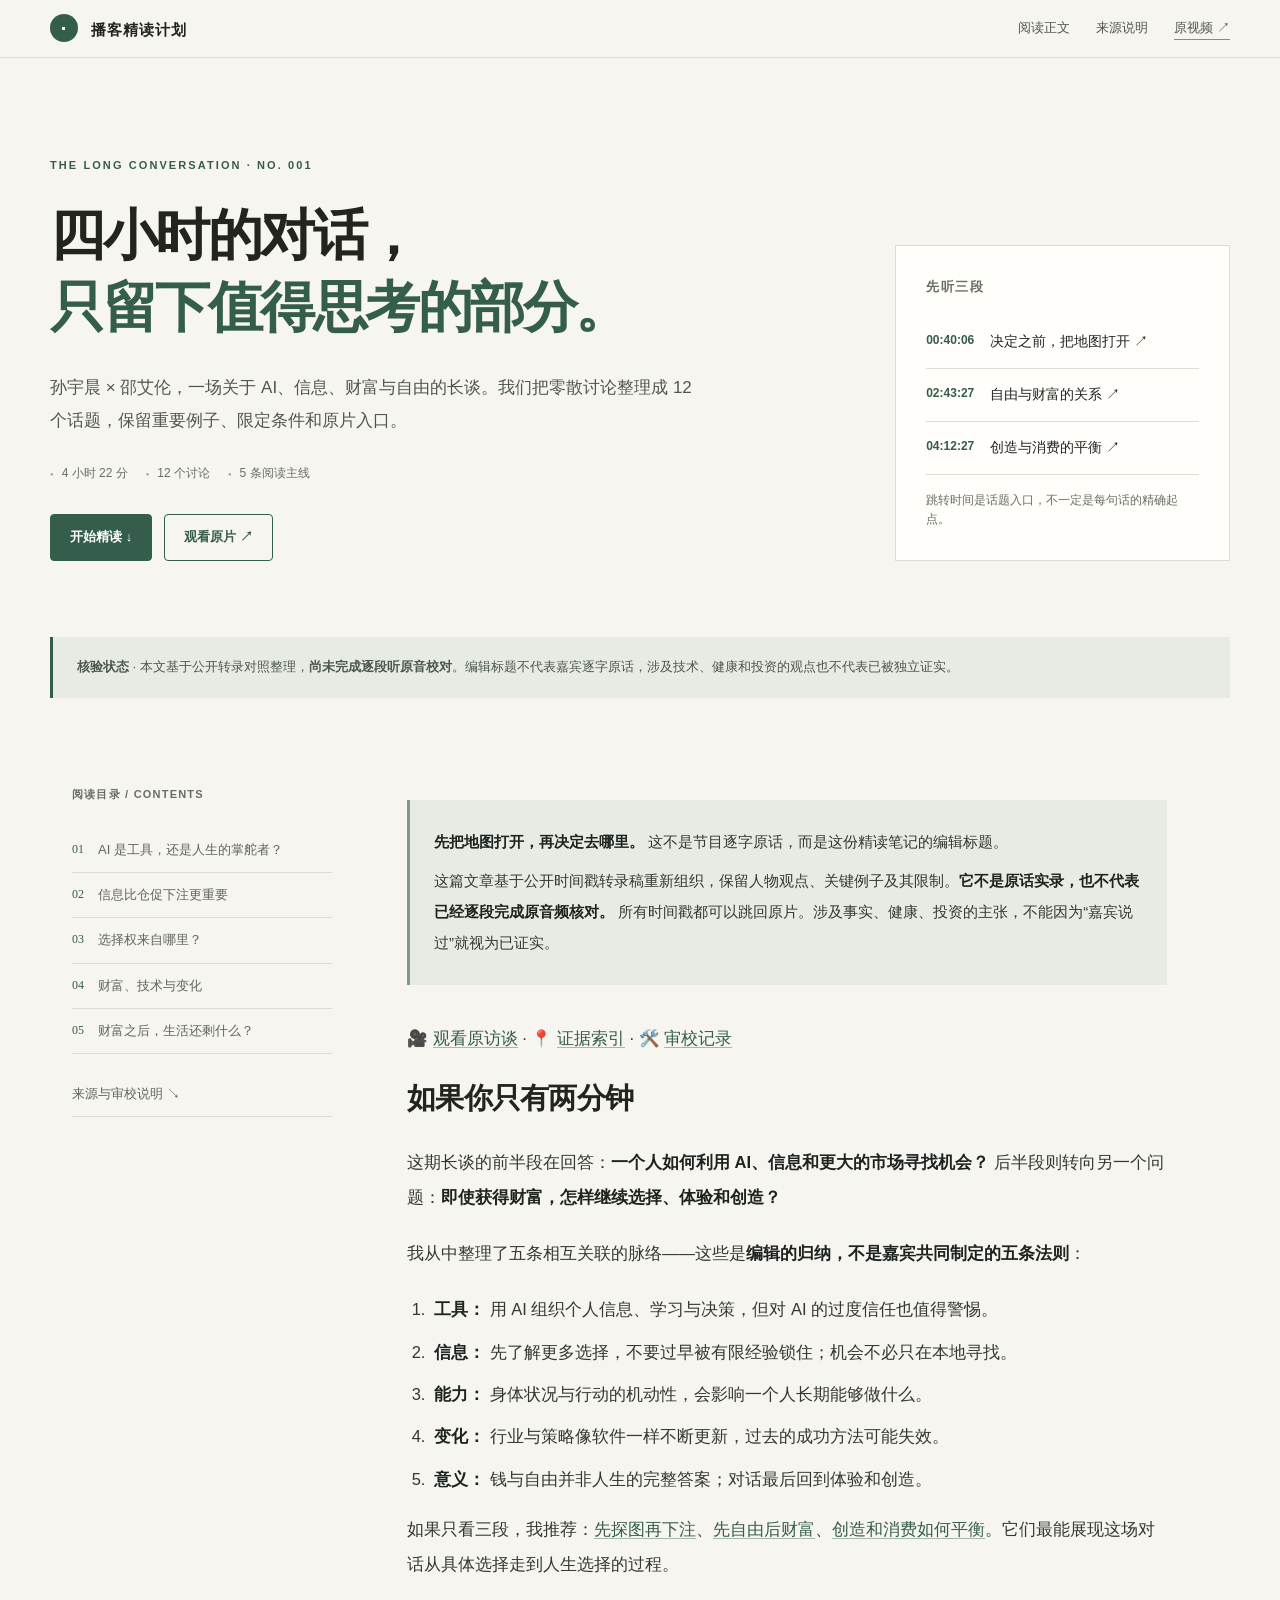
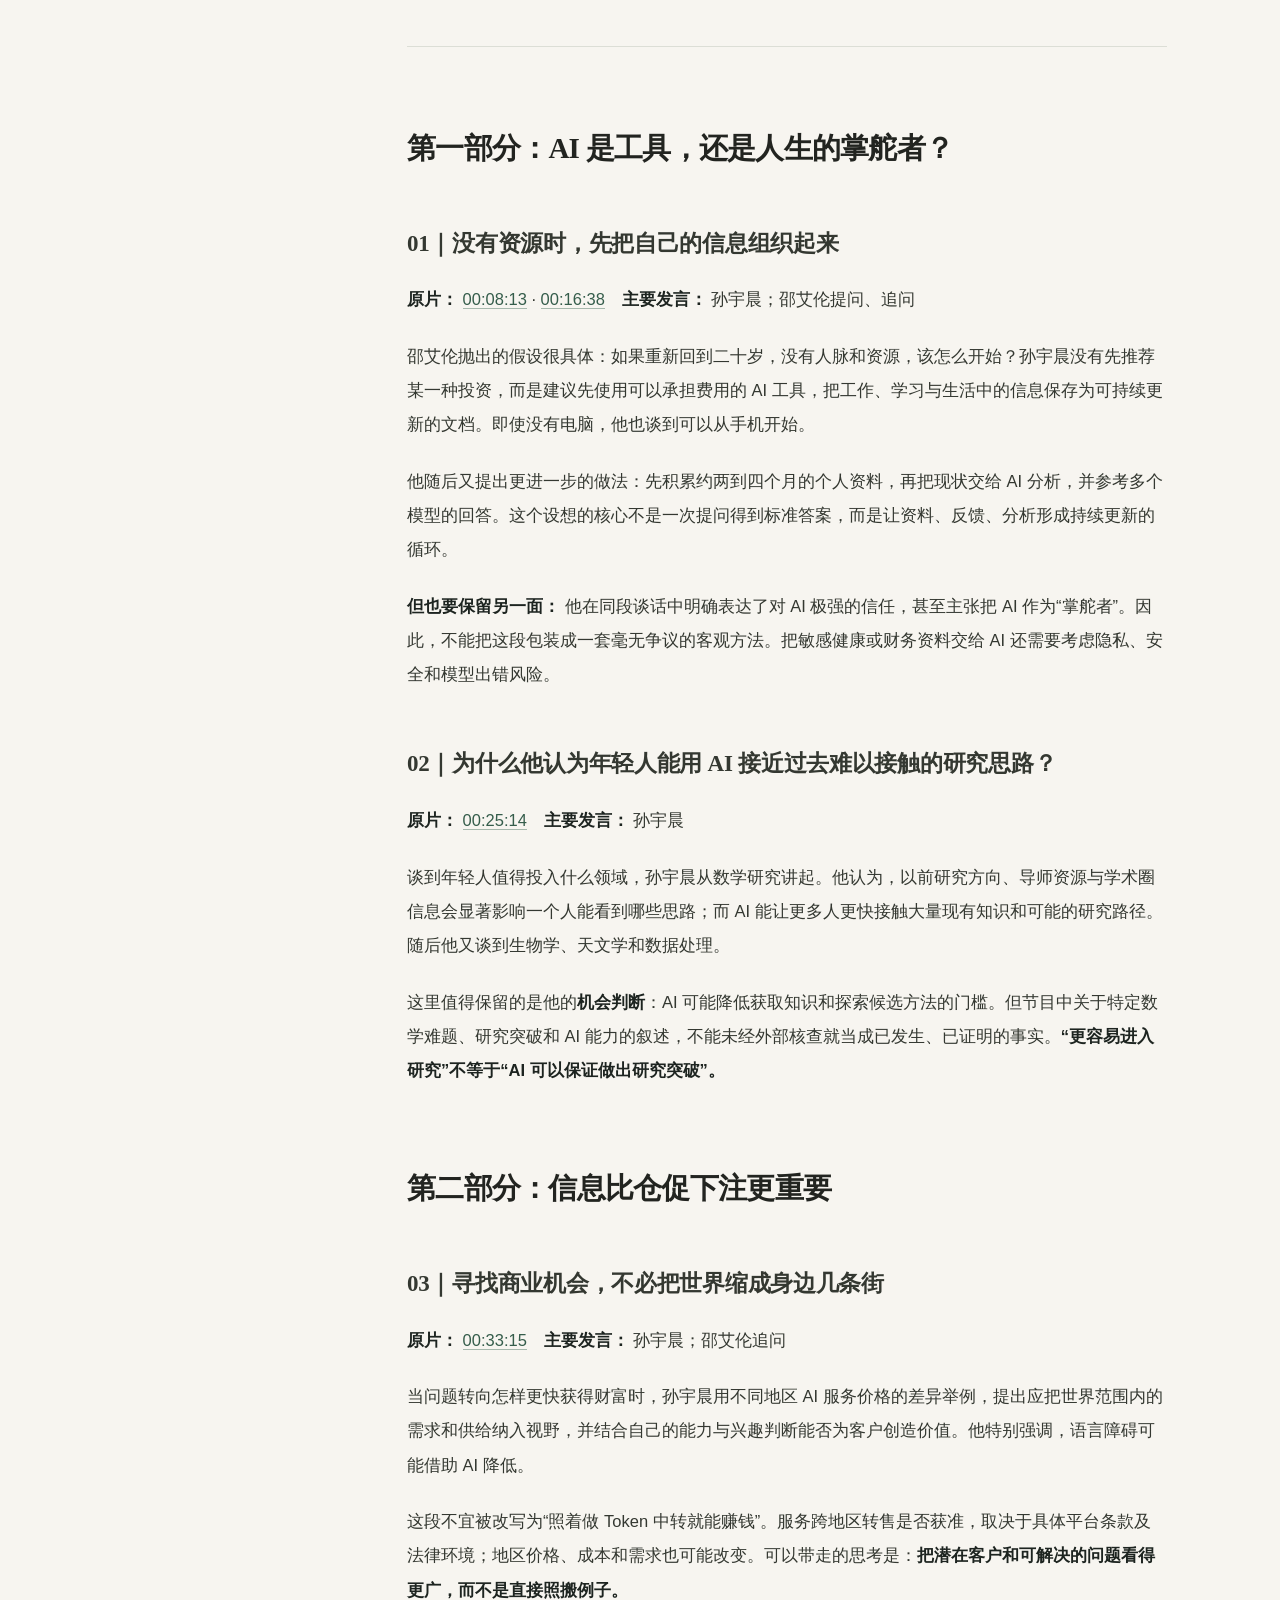
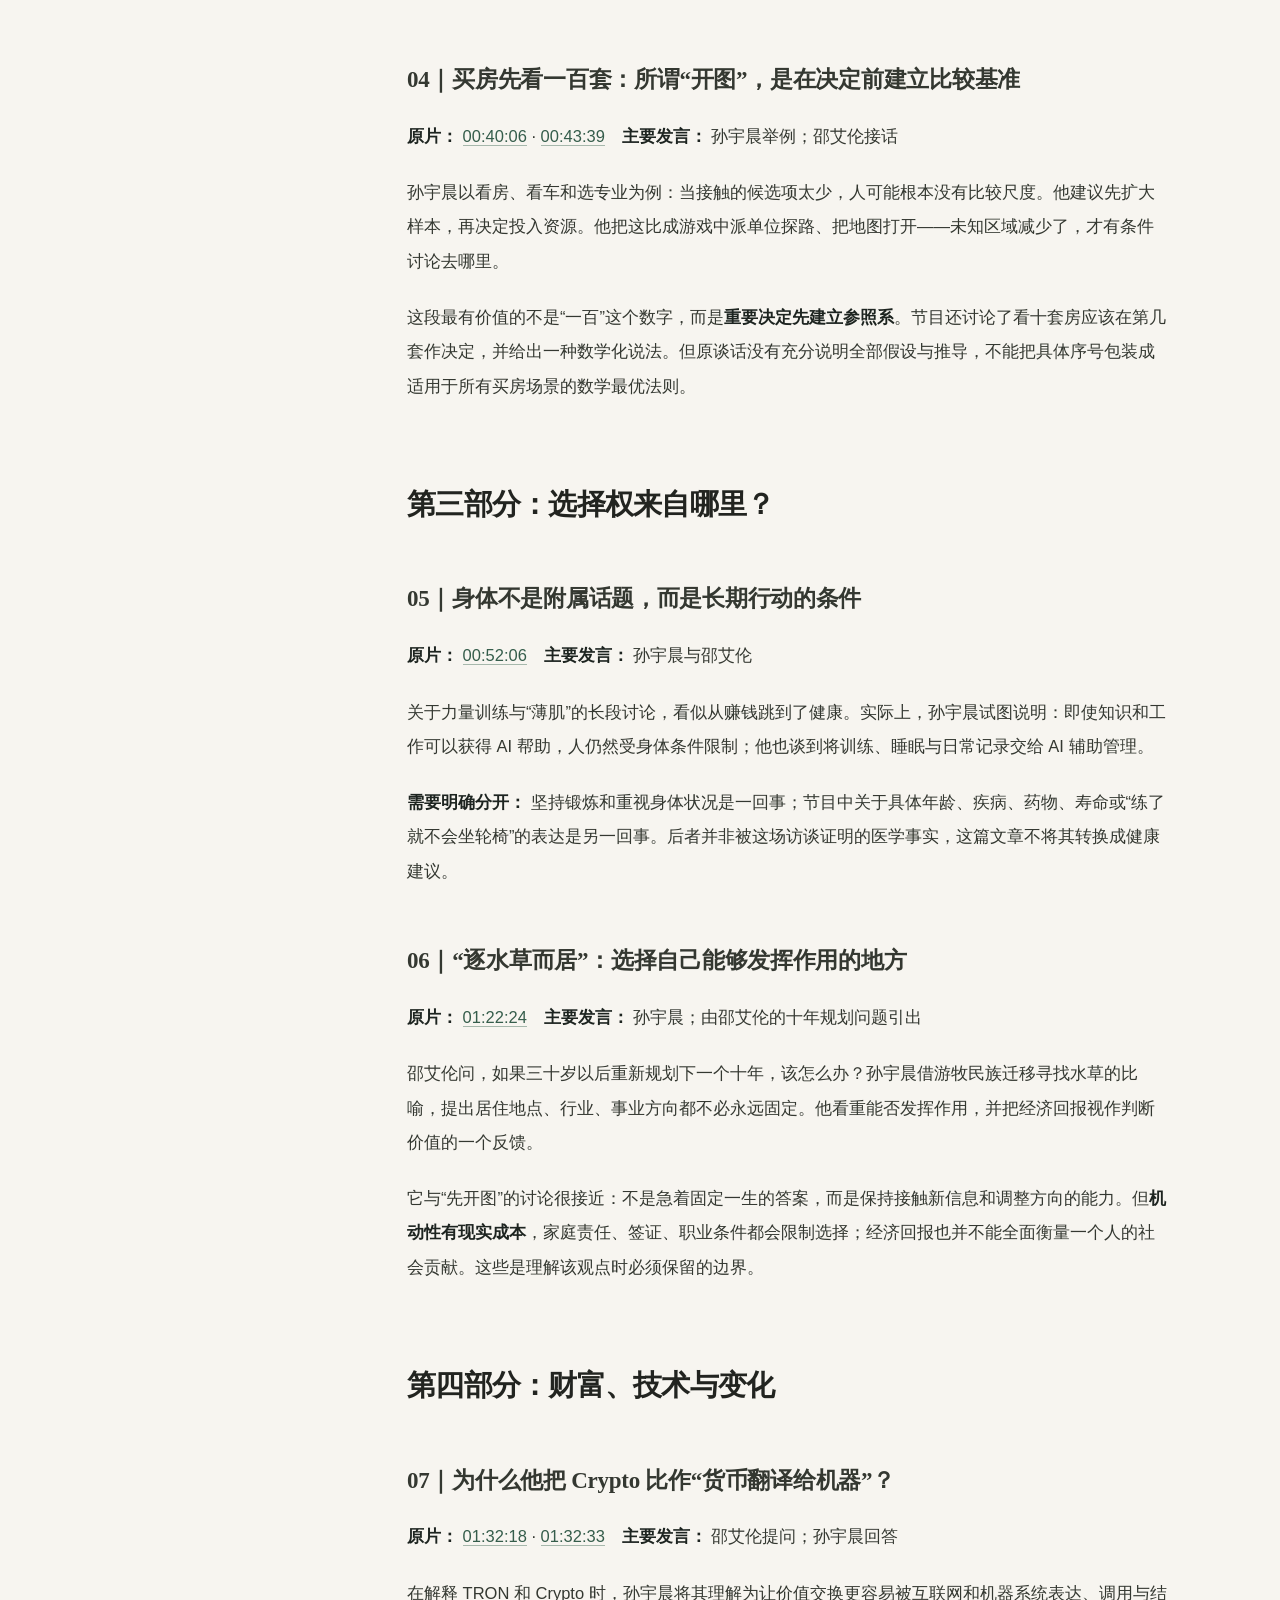
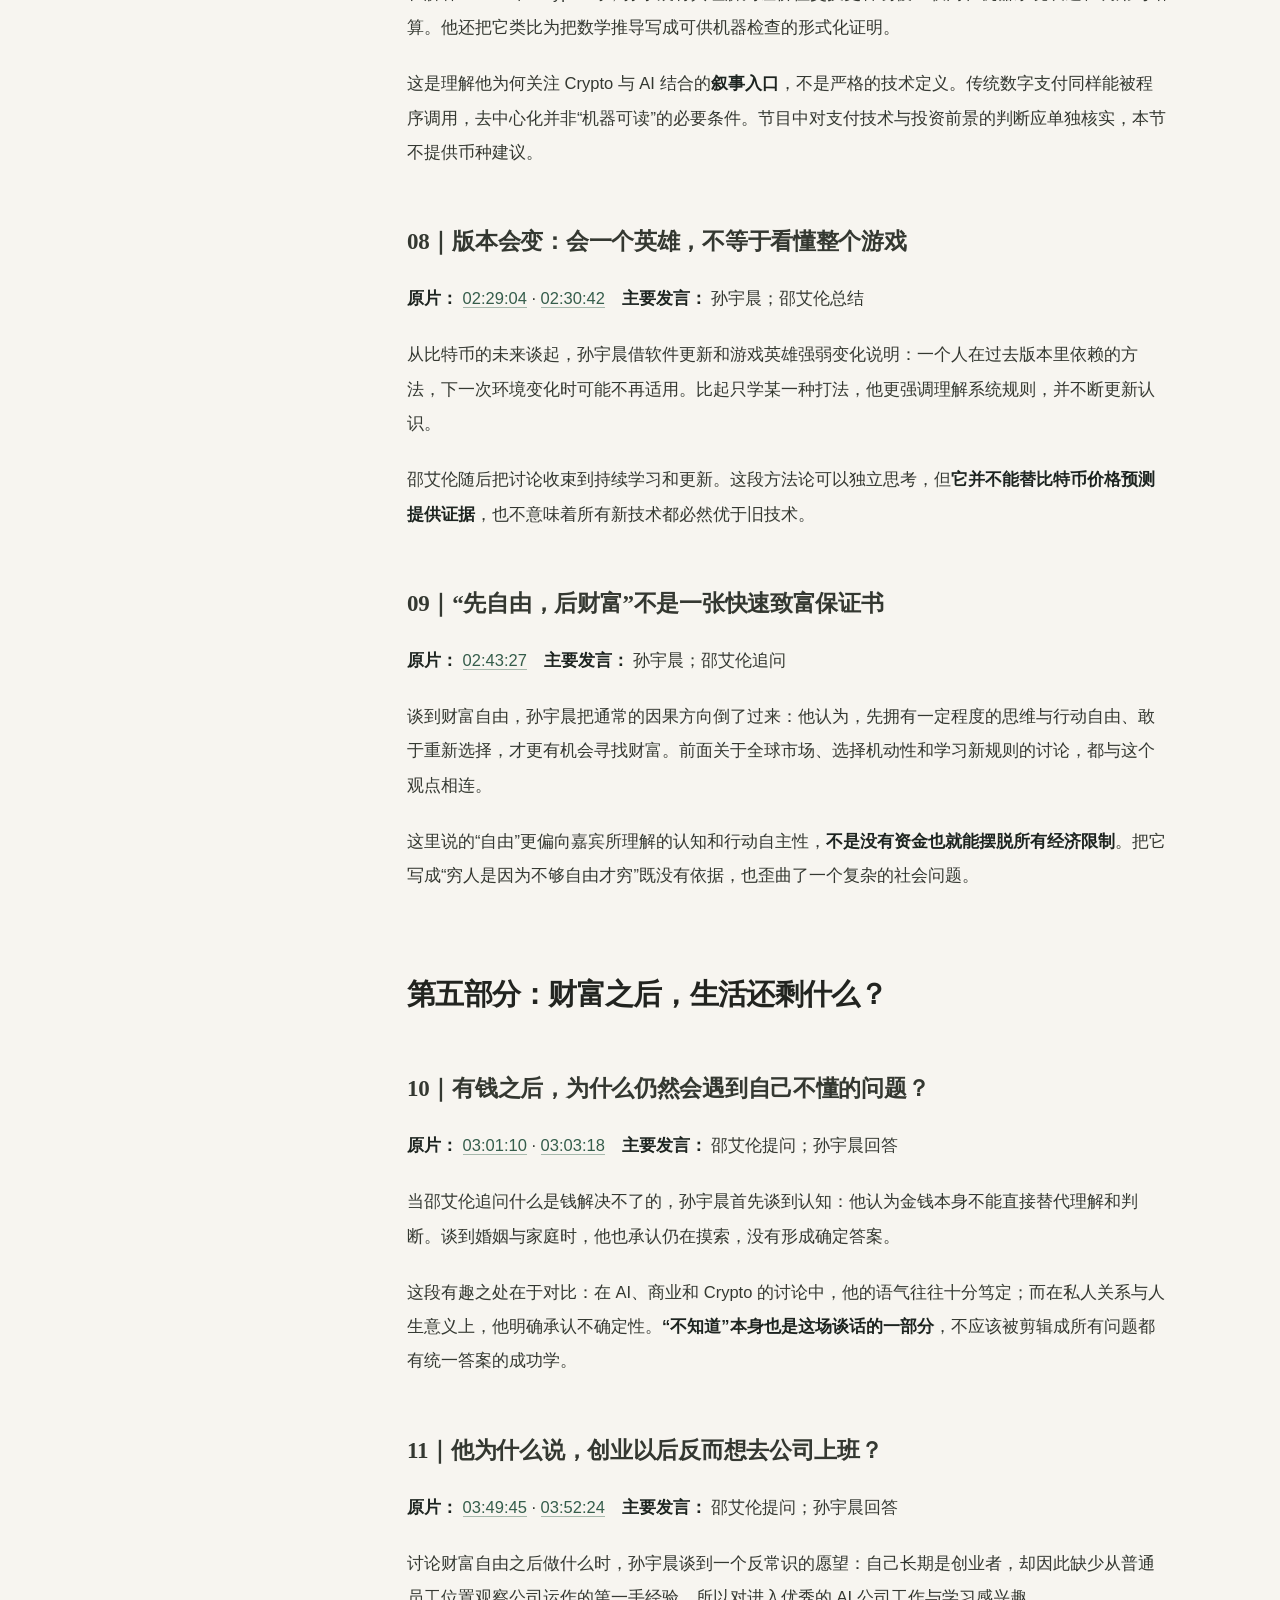
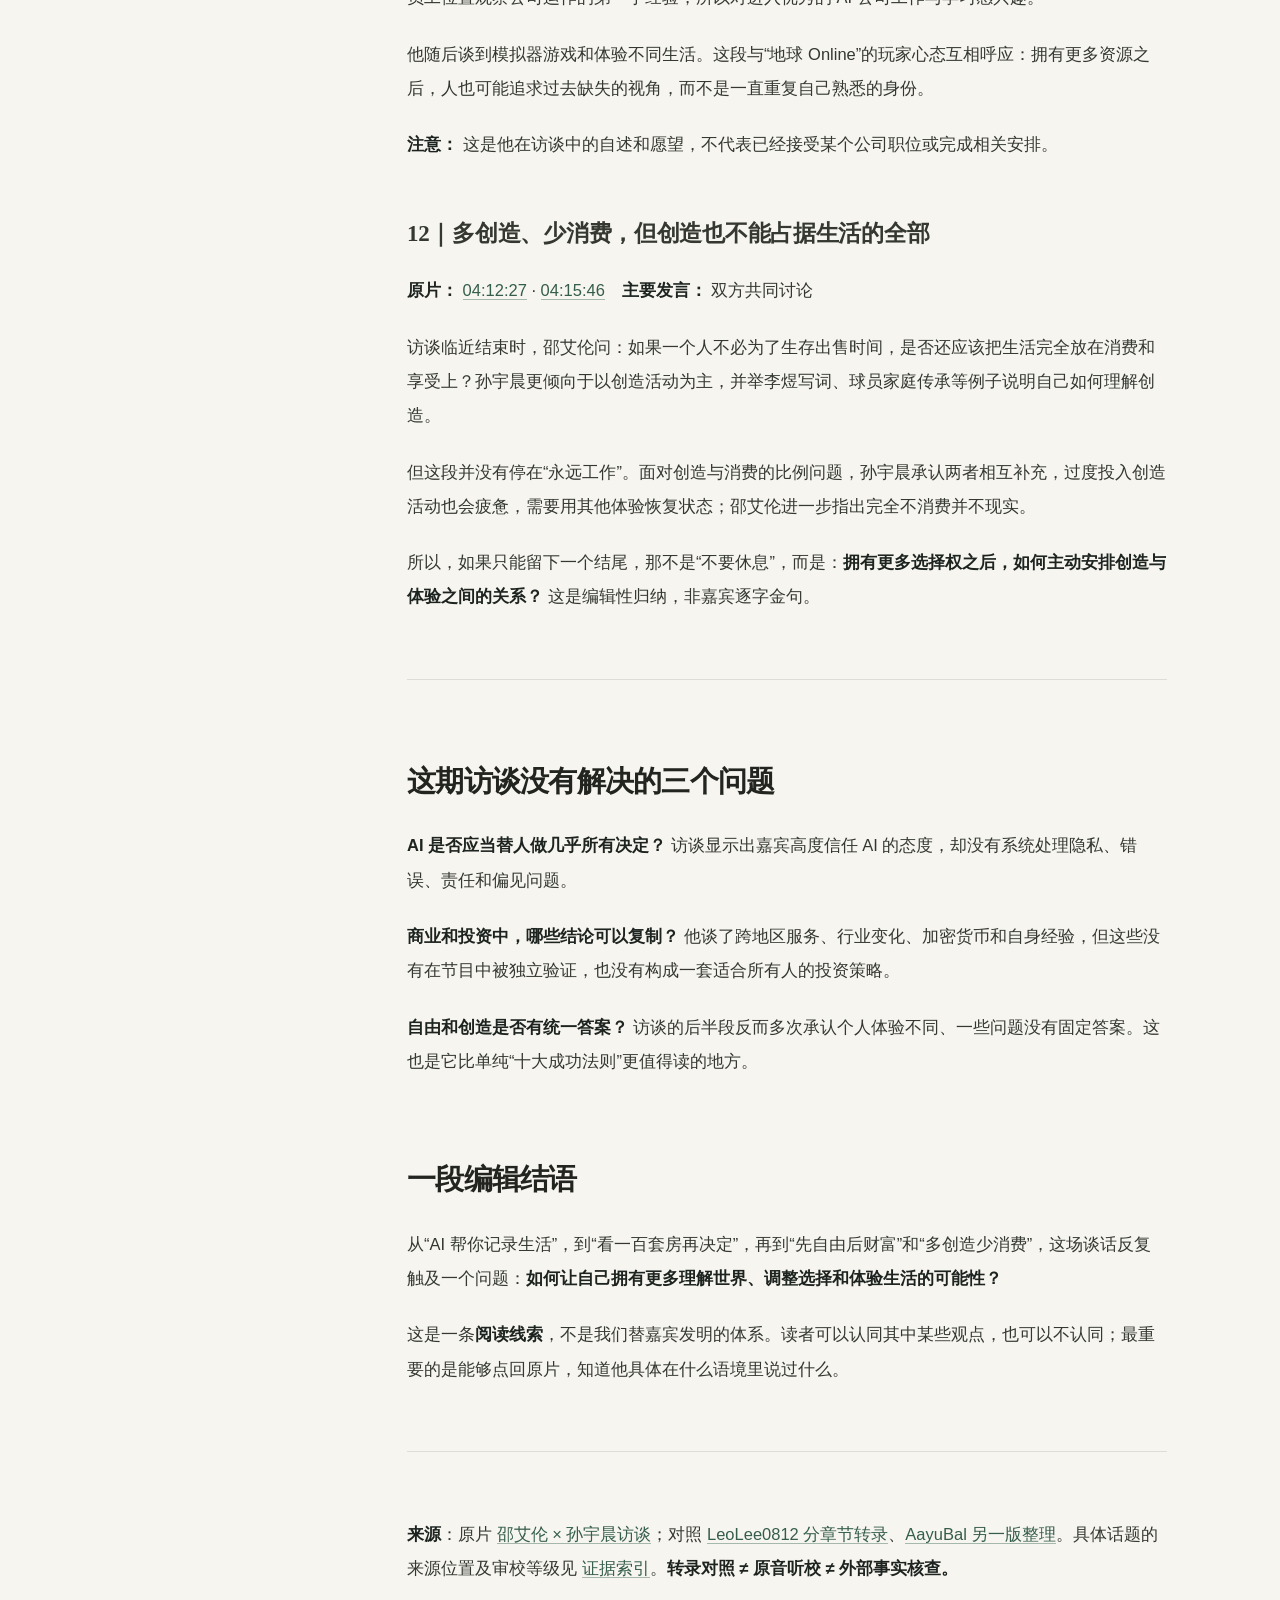
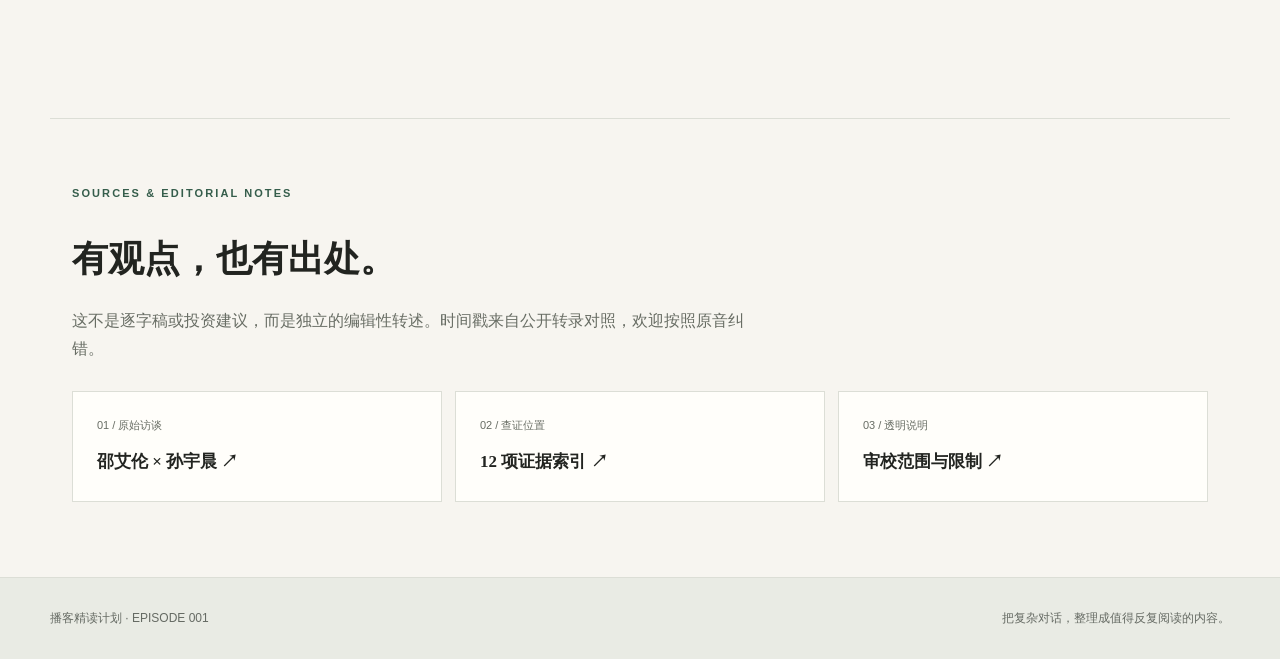
==== index.html @ 223746c9 "Initial release: Sun Yuchen and Alan podcast digest" ====
<!doctype html>
<html lang="zh-CN">
<head>
  <meta charset="utf-8">
  <meta name="viewport" content="width=device-width, initial-scale=1">
  <meta name="theme-color" content="#f7f5f0">
  <meta name="description" content="一份有原文时间戳、有编辑说明、保留观点边界的四小时中文访谈精读：孙宇晨 × 邵艾伦。">
  <title>孙宇晨 × 邵艾伦｜4 小时访谈精读 · 播客精读计划</title>
  <link rel="stylesheet" href="./assets/style.css">
</head>
<body>
<!-- source-sha256:c7a78accc3e9001fdb245799421c1e96abcae567dca3f8a89bdaa91b92629d49 -->
<a class="skip" href="#reading">跳转到正文</a>
<header class="topbar">
  <div class="topbar-inner">
    <a class="brand" href="#top" aria-label="播客精读计划首页"><span class="brandmark">·</span> 播客精读计划</a>
    <nav class="topnav" aria-label="页面导航">
      <a href="#reading">阅读正文</a>
      <a href="#sources">来源说明</a>
      <a class="toplink" href="https://www.youtube.com/watch?v=0Z-vhBvBmUY" target="_blank" rel="noopener noreferrer">原视频 ↗</a>
    </nav>
  </div>
</header>
<main id="top">
  <section class="hero">
    <div class="hero-text">
      <p class="eyebrow">THE LONG CONVERSATION · NO. 001</p>
      <h1>四小时的对话，<br><em>只留下值得思考的部分。</em></h1>
      <p class="intro">孙宇晨 × 邵艾伦，一场关于 AI、信息、财富与自由的长谈。我们把零散讨论整理成 12 个话题，保留重要例子、限定条件和原片入口。</p>
      <div class="meta"><span>4 小时 22 分</span><span>12 个讨论</span><span>5 条阅读主线</span></div>
      <div class="hero-actions"><a class="primary" href="#reading">开始精读 <span aria-hidden="true">↓</span></a><a class="secondary" href="https://www.youtube.com/watch?v=0Z-vhBvBmUY" target="_blank" rel="noopener noreferrer">观看原片 ↗</a></div>
    </div>
    <aside class="hero-note" aria-label="本期阅读重点">
      <p class="note-kicker">先听三段</p>
      <a href="https://www.youtube.com/watch?v=0Z-vhBvBmUY&t=2406s" target="_blank" rel="noopener noreferrer"><time>00:40:06</time><span>决定之前，把地图打开 ↗</span></a>
      <a href="https://www.youtube.com/watch?v=0Z-vhBvBmUY&t=9807s" target="_blank" rel="noopener noreferrer"><time>02:43:27</time><span>自由与财富的关系 ↗</span></a>
      <a href="https://www.youtube.com/watch?v=0Z-vhBvBmUY&t=15147s" target="_blank" rel="noopener noreferrer"><time>04:12:27</time><span>创造与消费的平衡 ↗</span></a>
      <div class="note-foot">跳转时间是话题入口，不一定是每句话的精确起点。</div>
    </aside>
  </section>
  <div class="disclosure" role="note"><strong>核验状态</strong> · 本文基于公开转录对照整理，<strong>尚未完成逐段听原音校对</strong>。编辑标题不代表嘉宾逐字原话，涉及技术、健康和投资的观点也不代表已被独立证实。</div>
  <div class="reading-layout" id="reading">
    <aside class="sidebar">
      <div class="sticky">
        <p class="sidebar-title">阅读目录 / CONTENTS</p>
        <a href="#part-2"><span>01</span>AI 是工具，还是人生的掌舵者？</a>
<a href="#part-3"><span>02</span>信息比仓促下注更重要</a>
<a href="#part-4"><span>03</span>选择权来自哪里？</a>
<a href="#part-5"><span>04</span>财富、技术与变化</a>
<a href="#part-6"><span>05</span>财富之后，生活还剩什么？</a>
        <div class="sidebar-extra"><a href="#sources">来源与审校说明 ↘</a></div>
      </div>
    </aside>
    <article class="prose" aria-label="播客精读正文">
      <blockquote>
<p><strong>先把地图打开，再决定去哪里。</strong> 这不是节目逐字原话，而是这份精读笔记的编辑标题。</p>
<p>这篇文章基于公开时间戳转录稿重新组织，保留人物观点、关键例子及其限制。<strong>它不是原话实录，也不代表已经逐段完成原音频核对。</strong> 所有时间戳都可以跳回原片。涉及事实、健康、投资的主张，不能因为“嘉宾说过”就视为已证实。</p>
</blockquote>
<p>🎥 <a href="https://www.youtube.com/watch?v=0Z-vhBvBmUY">观看原访谈</a> · 📍 <a href="./evidence.html">证据索引</a> · 🛠️ <a href="./review.html">审校记录</a></p>
<h2 id="part-1">如果你只有两分钟</h2>
<p>这期长谈的前半段在回答：<strong>一个人如何利用 AI、信息和更大的市场寻找机会？</strong> 后半段则转向另一个问题：<strong>即使获得财富，怎样继续选择、体验和创造？</strong></p>
<p>我从中整理了五条相互关联的脉络——这些是<strong>编辑的归纳，不是嘉宾共同制定的五条法则</strong>：</p>
<ol>
<li><strong>工具：</strong> 用 AI 组织个人信息、学习与决策，但对 AI 的过度信任也值得警惕。</li>
<li><strong>信息：</strong> 先了解更多选择，不要过早被有限经验锁住；机会不必只在本地寻找。</li>
<li><strong>能力：</strong> 身体状况与行动的机动性，会影响一个人长期能够做什么。</li>
<li><strong>变化：</strong> 行业与策略像软件一样不断更新，过去的成功方法可能失效。</li>
<li><strong>意义：</strong> 钱与自由并非人生的完整答案；对话最后回到体验和创造。</li>
</ol>
<p>如果只看三段，我推荐：<a href="https://www.youtube.com/watch?v=0Z-vhBvBmUY&amp;t=2406s">先探图再下注</a>、<a href="https://www.youtube.com/watch?v=0Z-vhBvBmUY&amp;t=9807s">先自由后财富</a>、<a href="https://www.youtube.com/watch?v=0Z-vhBvBmUY&amp;t=15147s">创造和消费如何平衡</a>。它们最能展现这场对话从具体选择走到人生选择的过程。</p>
<hr />
<h2 id="part-2">第一部分：AI 是工具，还是人生的掌舵者？</h2>
<h3 id="topic-01">01｜没有资源时，先把自己的信息组织起来</h3>
<p><strong>原片：</strong> <a href="https://www.youtube.com/watch?v=0Z-vhBvBmUY&amp;t=493s">00:08:13</a> · <a href="https://www.youtube.com/watch?v=0Z-vhBvBmUY&amp;t=998s">00:16:38</a>　<strong>主要发言：</strong> 孙宇晨；邵艾伦提问、追问</p>
<p>邵艾伦抛出的假设很具体：如果重新回到二十岁，没有人脉和资源，该怎么开始？孙宇晨没有先推荐某一种投资，而是建议先使用可以承担费用的 AI 工具，把工作、学习与生活中的信息保存为可持续更新的文档。即使没有电脑，他也谈到可以从手机开始。</p>
<p>他随后又提出更进一步的做法：先积累约两到四个月的个人资料，再把现状交给 AI 分析，并参考多个模型的回答。这个设想的核心不是一次提问得到标准答案，而是让资料、反馈、分析形成持续更新的循环。</p>
<p><strong>但也要保留另一面：</strong> 他在同段谈话中明确表达了对 AI 极强的信任，甚至主张把 AI 作为“掌舵者”。因此，不能把这段包装成一套毫无争议的客观方法。把敏感健康或财务资料交给 AI 还需要考虑隐私、安全和模型出错风险。</p>
<h3 id="topic-02">02｜为什么他认为年轻人能用 AI 接近过去难以接触的研究思路？</h3>
<p><strong>原片：</strong> <a href="https://www.youtube.com/watch?v=0Z-vhBvBmUY&amp;t=1514s">00:25:14</a>　<strong>主要发言：</strong> 孙宇晨</p>
<p>谈到年轻人值得投入什么领域，孙宇晨从数学研究讲起。他认为，以前研究方向、导师资源与学术圈信息会显著影响一个人能看到哪些思路；而 AI 能让更多人更快接触大量现有知识和可能的研究路径。随后他又谈到生物学、天文学和数据处理。</p>
<p>这里值得保留的是他的<strong>机会判断</strong>：AI 可能降低获取知识和探索候选方法的门槛。但节目中关于特定数学难题、研究突破和 AI 能力的叙述，不能未经外部核查就当成已发生、已证明的事实。<strong>“更容易进入研究”不等于“AI 可以保证做出研究突破”。</strong></p>
<h2 id="part-3">第二部分：信息比仓促下注更重要</h2>
<h3 id="topic-03">03｜寻找商业机会，不必把世界缩成身边几条街</h3>
<p><strong>原片：</strong> <a href="https://www.youtube.com/watch?v=0Z-vhBvBmUY&amp;t=1995s">00:33:15</a>　<strong>主要发言：</strong> 孙宇晨；邵艾伦追问</p>
<p>当问题转向怎样更快获得财富时，孙宇晨用不同地区 AI 服务价格的差异举例，提出应把世界范围内的需求和供给纳入视野，并结合自己的能力与兴趣判断能否为客户创造价值。他特别强调，语言障碍可能借助 AI 降低。</p>
<p>这段不宜被改写为“照着做 Token 中转就能赚钱”。服务跨地区转售是否获准，取决于具体平台条款及法律环境；地区价格、成本和需求也可能改变。可以带走的思考是：<strong>把潜在客户和可解决的问题看得更广，而不是直接照搬例子。</strong></p>
<h3 id="topic-04">04｜买房先看一百套：所谓“开图”，是在决定前建立比较基准</h3>
<p><strong>原片：</strong> <a href="https://www.youtube.com/watch?v=0Z-vhBvBmUY&amp;t=2406s">00:40:06</a> · <a href="https://www.youtube.com/watch?v=0Z-vhBvBmUY&amp;t=2619s">00:43:39</a>　<strong>主要发言：</strong> 孙宇晨举例；邵艾伦接话</p>
<p>孙宇晨以看房、看车和选专业为例：当接触的候选项太少，人可能根本没有比较尺度。他建议先扩大样本，再决定投入资源。他把这比成游戏中派单位探路、把地图打开——未知区域减少了，才有条件讨论去哪里。</p>
<p>这段最有价值的不是“一百”这个数字，而是<strong>重要决定先建立参照系</strong>。节目还讨论了看十套房应该在第几套作决定，并给出一种数学化说法。但原谈话没有充分说明全部假设与推导，不能把具体序号包装成适用于所有买房场景的数学最优法则。</p>
<h2 id="part-4">第三部分：选择权来自哪里？</h2>
<h3 id="topic-05">05｜身体不是附属话题，而是长期行动的条件</h3>
<p><strong>原片：</strong> <a href="https://www.youtube.com/watch?v=0Z-vhBvBmUY&amp;t=3126s">00:52:06</a>　<strong>主要发言：</strong> 孙宇晨与邵艾伦</p>
<p>关于力量训练与“薄肌”的长段讨论，看似从赚钱跳到了健康。实际上，孙宇晨试图说明：即使知识和工作可以获得 AI 帮助，人仍然受身体条件限制；他也谈到将训练、睡眠与日常记录交给 AI 辅助管理。</p>
<p><strong>需要明确分开：</strong> 坚持锻炼和重视身体状况是一回事；节目中关于具体年龄、疾病、药物、寿命或“练了就不会坐轮椅”的表达是另一回事。后者并非被这场访谈证明的医学事实，这篇文章不将其转换成健康建议。</p>
<h3 id="topic-06">06｜“逐水草而居”：选择自己能够发挥作用的地方</h3>
<p><strong>原片：</strong> <a href="https://www.youtube.com/watch?v=0Z-vhBvBmUY&amp;t=4944s">01:22:24</a>　<strong>主要发言：</strong> 孙宇晨；由邵艾伦的十年规划问题引出</p>
<p>邵艾伦问，如果三十岁以后重新规划下一个十年，该怎么办？孙宇晨借游牧民族迁移寻找水草的比喻，提出居住地点、行业、事业方向都不必永远固定。他看重能否发挥作用，并把经济回报视作判断价值的一个反馈。</p>
<p>它与“先开图”的讨论很接近：不是急着固定一生的答案，而是保持接触新信息和调整方向的能力。但<strong>机动性有现实成本</strong>，家庭责任、签证、职业条件都会限制选择；经济回报也并不能全面衡量一个人的社会贡献。这些是理解该观点时必须保留的边界。</p>
<h2 id="part-5">第四部分：财富、技术与变化</h2>
<h3 id="topic-07">07｜为什么他把 Crypto 比作“货币翻译给机器”？</h3>
<p><strong>原片：</strong> <a href="https://www.youtube.com/watch?v=0Z-vhBvBmUY&amp;t=5538s">01:32:18</a> · <a href="https://www.youtube.com/watch?v=0Z-vhBvBmUY&amp;t=5553s">01:32:33</a>　<strong>主要发言：</strong> 邵艾伦提问；孙宇晨回答</p>
<p>在解释 TRON 和 Crypto 时，孙宇晨将其理解为让价值交换更容易被互联网和机器系统表达、调用与结算。他还把它类比为把数学推导写成可供机器检查的形式化证明。</p>
<p>这是理解他为何关注 Crypto 与 AI 结合的<strong>叙事入口</strong>，不是严格的技术定义。传统数字支付同样能被程序调用，去中心化并非“机器可读”的必要条件。节目中对支付技术与投资前景的判断应单独核实，本节不提供币种建议。</p>
<h3 id="topic-08">08｜版本会变：会一个英雄，不等于看懂整个游戏</h3>
<p><strong>原片：</strong> <a href="https://www.youtube.com/watch?v=0Z-vhBvBmUY&amp;t=8944s">02:29:04</a> · <a href="https://www.youtube.com/watch?v=0Z-vhBvBmUY&amp;t=9042s">02:30:42</a>　<strong>主要发言：</strong> 孙宇晨；邵艾伦总结</p>
<p>从比特币的未来谈起，孙宇晨借软件更新和游戏英雄强弱变化说明：一个人在过去版本里依赖的方法，下一次环境变化时可能不再适用。比起只学某一种打法，他更强调理解系统规则，并不断更新认识。</p>
<p>邵艾伦随后把讨论收束到持续学习和更新。这段方法论可以独立思考，但<strong>它并不能替比特币价格预测提供证据</strong>，也不意味着所有新技术都必然优于旧技术。</p>
<h3 id="topic-09">09｜“先自由，后财富”不是一张快速致富保证书</h3>
<p><strong>原片：</strong> <a href="https://www.youtube.com/watch?v=0Z-vhBvBmUY&amp;t=9807s">02:43:27</a>　<strong>主要发言：</strong> 孙宇晨；邵艾伦追问</p>
<p>谈到财富自由，孙宇晨把通常的因果方向倒了过来：他认为，先拥有一定程度的思维与行动自由、敢于重新选择，才更有机会寻找财富。前面关于全球市场、选择机动性和学习新规则的讨论，都与这个观点相连。</p>
<p>这里说的“自由”更偏向嘉宾所理解的认知和行动自主性，<strong>不是没有资金也就能摆脱所有经济限制</strong>。把它写成“穷人是因为不够自由才穷”既没有依据，也歪曲了一个复杂的社会问题。</p>
<h2 id="part-6">第五部分：财富之后，生活还剩什么？</h2>
<h3 id="topic-10">10｜有钱之后，为什么仍然会遇到自己不懂的问题？</h3>
<p><strong>原片：</strong> <a href="https://www.youtube.com/watch?v=0Z-vhBvBmUY&amp;t=10870s">03:01:10</a> · <a href="https://www.youtube.com/watch?v=0Z-vhBvBmUY&amp;t=10998s">03:03:18</a>　<strong>主要发言：</strong> 邵艾伦提问；孙宇晨回答</p>
<p>当邵艾伦追问什么是钱解决不了的，孙宇晨首先谈到认知：他认为金钱本身不能直接替代理解和判断。谈到婚姻与家庭时，他也承认仍在摸索，没有形成确定答案。</p>
<p>这段有趣之处在于对比：在 AI、商业和 Crypto 的讨论中，他的语气往往十分笃定；而在私人关系与人生意义上，他明确承认不确定性。<strong>“不知道”本身也是这场谈话的一部分</strong>，不应该被剪辑成所有问题都有统一答案的成功学。</p>
<h3 id="topic-11">11｜他为什么说，创业以后反而想去公司上班？</h3>
<p><strong>原片：</strong> <a href="https://www.youtube.com/watch?v=0Z-vhBvBmUY&amp;t=13785s">03:49:45</a> · <a href="https://www.youtube.com/watch?v=0Z-vhBvBmUY&amp;t=13944s">03:52:24</a>　<strong>主要发言：</strong> 邵艾伦提问；孙宇晨回答</p>
<p>讨论财富自由之后做什么时，孙宇晨谈到一个反常识的愿望：自己长期是创业者，却因此缺少从普通员工位置观察公司运作的第一手经验，所以对进入优秀的 AI 公司工作与学习感兴趣。</p>
<p>他随后谈到模拟器游戏和体验不同生活。这段与“地球 Online”的玩家心态互相呼应：拥有更多资源之后，人也可能追求过去缺失的视角，而不是一直重复自己熟悉的身份。</p>
<p><strong>注意：</strong> 这是他在访谈中的自述和愿望，不代表已经接受某个公司职位或完成相关安排。</p>
<h3 id="topic-12">12｜多创造、少消费，但创造也不能占据生活的全部</h3>
<p><strong>原片：</strong> <a href="https://www.youtube.com/watch?v=0Z-vhBvBmUY&amp;t=15147s">04:12:27</a> · <a href="https://www.youtube.com/watch?v=0Z-vhBvBmUY&amp;t=15346s">04:15:46</a>　<strong>主要发言：</strong> 双方共同讨论</p>
<p>访谈临近结束时，邵艾伦问：如果一个人不必为了生存出售时间，是否还应该把生活完全放在消费和享受上？孙宇晨更倾向于以创造活动为主，并举李煜写词、球员家庭传承等例子说明自己如何理解创造。</p>
<p>但这段并没有停在“永远工作”。面对创造与消费的比例问题，孙宇晨承认两者相互补充，过度投入创造活动也会疲惫，需要用其他体验恢复状态；邵艾伦进一步指出完全不消费并不现实。</p>
<p>所以，如果只能留下一个结尾，那不是“不要休息”，而是：<strong>拥有更多选择权之后，如何主动安排创造与体验之间的关系？</strong> 这是编辑性归纳，非嘉宾逐字金句。</p>
<hr />
<h2 id="part-7">这期访谈没有解决的三个问题</h2>
<p><strong>AI 是否应当替人做几乎所有决定？</strong> 访谈显示出嘉宾高度信任 AI 的态度，却没有系统处理隐私、错误、责任和偏见问题。</p>
<p><strong>商业和投资中，哪些结论可以复制？</strong> 他谈了跨地区服务、行业变化、加密货币和自身经验，但这些没有在节目中被独立验证，也没有构成一套适合所有人的投资策略。</p>
<p><strong>自由和创造是否有统一答案？</strong> 访谈的后半段反而多次承认个人体验不同、一些问题没有固定答案。这也是它比单纯“十大成功法则”更值得读的地方。</p>
<h2 id="part-8">一段编辑结语</h2>
<p>从“AI 帮你记录生活”，到“看一百套房再决定”，再到“先自由后财富”和“多创造少消费”，这场谈话反复触及一个问题：<strong>如何让自己拥有更多理解世界、调整选择和体验生活的可能性？</strong></p>
<p>这是一条<strong>阅读线索</strong>，不是我们替嘉宾发明的体系。读者可以认同其中某些观点，也可以不认同；最重要的是能够点回原片，知道他具体在什么语境里说过什么。</p>
<hr />
<p><strong>来源</strong>：原片 <a href="https://www.youtube.com/watch?v=0Z-vhBvBmUY">邵艾伦 × 孙宇晨访谈</a>；对照 <a href="https://github.com/LeoLee0812/sunyuchen-alan-interview">LeoLee0812 分章节转录</a>、<a href="https://github.com/AayuBal/shaoailun-sunyuchen-podcast">AayuBal 另一版整理</a>。具体话题的来源位置及审校等级见 <a href="./evidence.html">证据索引</a>。<strong>转录对照 ≠ 原音听校 ≠ 外部事实核查。</strong></p>

    </article>
  </div>
  <section id="sources" class="sources">
    <p class="eyebrow">SOURCES & EDITORIAL NOTES</p>
    <h2>有观点，也有出处。</h2>
    <p>这不是逐字稿或投资建议，而是独立的编辑性转述。时间戳来自公开转录对照，欢迎按照原音纠错。</p>
    <div class="source-grid">
      <a href="https://www.youtube.com/watch?v=0Z-vhBvBmUY" target="_blank" rel="noopener noreferrer"><span>01 / 原始访谈</span><strong>邵艾伦 × 孙宇晨 ↗</strong></a>
      <a href="./evidence.html"><span>02 / 查证位置</span><strong>12 项证据索引 ↗</strong></a>
      <a href="./review.html"><span>03 / 透明说明</span><strong>审校范围与限制 ↗</strong></a>
    </div>
  </section>
</main>
<footer><span>播客精读计划 · EPISODE 001</span><span>把复杂对话，整理成值得反复阅读的内容。</span></footer>
</body>
</html>
---- assets/style.css ----
:root{--bg:#f7f5f0;--paper:#fffefa;--ink:#222420;--muted:#686d64;--line:#dcded6;--accent:#355d4b;--soft:#e7ebe3;--serif:"Noto Serif CJK SC","Source Han Serif SC","Songti SC",SimSun,serif;--sans:-apple-system,BlinkMacSystemFont,"Segoe UI","PingFang SC","Microsoft Yahei",sans-serif}
*{box-sizing:border-box}html{scroll-behavior:smooth}body{margin:0;background:var(--bg);color:var(--ink);font-family:var(--sans);font-size:16px;line-height:1.75;-webkit-font-smoothing:antialiased}a{color:inherit}a:focus-visible{outline:3px solid #729c89;outline-offset:4px;border-radius:3px}::selection{background:#bed0bf}.skip{position:absolute;left:-9999px;top:0;background:#fff;padding:8px}.skip:focus{left:12px;z-index:20}.topbar{border-bottom:1px solid var(--line);background:rgba(247,245,240,.97)}.topbar-inner{max-width:1240px;margin:auto;padding:14px 30px;display:flex;justify-content:space-between;align-items:center}.brand{font-weight:750;font-size:15px;letter-spacing:.07em;text-decoration:none}.brandmark{display:inline-flex;align-items:center;justify-content:center;width:28px;height:28px;color:white;background:var(--accent);border-radius:50%;font-size:20px;margin-right:8px}.topnav{display:flex;align-items:center;gap:26px;font-size:13px}.topnav a{text-decoration:none;color:#50554d}.topnav a:hover{color:var(--accent)}.toplink{border-bottom:1px solid #888}.hero{max-width:1240px;margin:0 auto;display:grid;grid-template-columns:minmax(0,1.75fr) minmax(250px,.75fr);gap:64px;padding:98px 30px 76px;align-items:end}.eyebrow{color:var(--accent);font-size:11px;font-weight:750;letter-spacing:.19em;margin:0 0 25px}.hero h1{font-family:var(--serif);font-size:clamp(35px,4.3vw,62px);font-weight:650;letter-spacing:-.045em;line-height:1.3;margin:0 0 28px}.hero h1 em{font-style:normal;color:var(--accent)}.hero .intro{font-size:17px;color:#4f574d;max-width:650px;line-height:1.95}.meta{display:flex;gap:18px;flex-wrap:wrap;color:var(--muted);font-size:12px;margin:26px 0}.meta span:before{content:"●";color:#9eaa9c;font-size:6px;margin-right:8px;vertical-align:middle}.hero-actions{display:flex;gap:12px;align-items:center;margin-top:30px}.hero-actions a{padding:11px 19px;border:1px solid var(--accent);font-size:13px;font-weight:650;text-decoration:none;border-radius:4px}.hero-actions .primary{background:var(--accent);color:white}.hero-actions .secondary{color:var(--accent)}.hero-actions a:hover{transform:translateY(-1px)}.hero-note{background:var(--paper);border:1px solid var(--line);padding:30px}.note-kicker{font-weight:700;font-size:13px;color:var(--muted);letter-spacing:.12em;margin:0 0 17px}.hero-note a{display:flex;gap:16px;padding:14px 0;border-bottom:1px solid var(--line);font-size:14px;text-decoration:none;line-height:1.7}.hero-note a:hover{color:var(--accent)}.hero-note time{white-space:nowrap;color:var(--accent);font-weight:700;font-size:12px}.note-foot{color:var(--muted);font-size:12px;line-height:1.65;margin-top:16px}.disclosure{max-width:1180px;margin:0 auto 76px;padding:19px 24px;border-left:3px solid var(--accent);background:var(--soft);color:#4c574f;font-size:13px}.reading-layout{max-width:1180px;padding:0 22px;margin:auto;display:grid;grid-template-columns:260px minmax(0,1fr);gap:75px;align-items:start}.sidebar .sticky{position:sticky;top:30px}.sidebar-title{font-size:11px;color:var(--muted);font-weight:750;letter-spacing:.11em;margin-bottom:24px}.sidebar a{display:flex;gap:14px;text-decoration:none;padding:12px 0;color:#5f655e;border-bottom:1px solid var(--line);font-size:13px;line-height:1.55}.sidebar a:hover{color:var(--accent)}.sidebar a span{font-family:var(--serif);font-size:12px;color:var(--accent)}.sidebar-extra{margin-top:18px}.prose{max-width:760px;min-width:0;font-size:16.5px;line-height:2.08;color:#343831}.prose>p{margin:0 0 22px}.prose h2{font-family:var(--serif);font-size:29px;font-weight:700;color:var(--ink);line-height:1.5;letter-spacing:-.025em;margin:80px 0 25px;scroll-margin-top:18px}.prose h2:first-of-type{margin-top:8px}.prose h3{font-family:var(--serif);font-size:23px;font-weight:700;line-height:1.6;letter-spacing:-.012em;margin:55px 0 20px;scroll-margin-top:26px}.prose strong{color:#1d2420}.prose a{color:var(--accent);text-decoration:none;border-bottom:1px solid #a6b8ac;overflow-wrap:anywhere}.prose a:hover{border-bottom-color:var(--accent)}.prose ul,.prose ol{padding-left:23px}.prose li{padding-left:4px;margin:8px 0}.prose blockquote{background:var(--soft);border-left:3px solid #829a89;padding:18px 24px;margin:26px 0 36px;font-size:15px}.prose blockquote p{margin:8px 0}.prose hr{border:0;border-top:1px solid var(--line);margin:65px 0}.prose table{border-collapse:collapse;max-width:100%;display:block;overflow-x:auto}.prose th,.prose td{border-bottom:1px solid var(--line);text-align:left;padding:12px}.sources{margin:110px auto 0;max-width:1180px;padding:65px 22px 75px;border-top:1px solid var(--line)}.sources h2{font-family:var(--serif);font-size:36px;margin:0}.sources>p:not(.eyebrow){color:var(--muted);max-width:700px}.source-grid{display:grid;grid-template-columns:repeat(3,minmax(0,1fr));gap:13px;margin-top:28px}.source-grid a{background:var(--paper);border:1px solid var(--line);display:flex;flex-direction:column;gap:12px;padding:24px;text-decoration:none}.source-grid a:hover{border-color:var(--accent)}.source-grid a span{font-size:11px;color:var(--muted)}.source-grid a strong{font-family:var(--serif);font-size:17px}footer{background:#e9ebe4;border-top:1px solid var(--line);display:flex;justify-content:space-between;gap:24px;padding:30px max(24px,calc((100vw - 1180px)/2));color:#656a63;font-size:12px}
@media(max-width:850px){.hero{gap:30px;grid-template-columns:1fr;padding-top:65px}.hero-note{max-width:none}.reading-layout{grid-template-columns:1fr;padding:0 24px}.sidebar{display:none}.disclosure{margin-left:24px;margin-right:24px}.prose{margin:auto}.source-grid{grid-template-columns:1fr}.sources{margin-top:70px}.topnav{gap:13px}.topbar-inner{padding:12px 20px}}
@media(max-width:520px){body{font-size:15px}.hero{padding:54px 22px 40px}.hero h1{font-size:36px}.hero .intro{font-size:15px}.hero-note{padding:22px}.hero-actions{flex-wrap:wrap}.hero-actions a{font-size:12px;padding:10px 14px}.topnav a:first-child{display:none}.topnav{gap:10px}.brand{font-size:13px}.disclosure{font-size:12px;line-height:1.8;margin-bottom:45px}.reading-layout{padding:0 21px}.prose{font-size:15.3px;line-height:2}.prose h2{font-size:24px;margin-top:63px}.prose h3{font-size:20px;margin-top:45px}.sources{padding:45px 22px}.sources h2{font-size:28px}footer{padding:24px;flex-direction:column;gap:8px}.eyebrow{font-size:10px}}
@media(prefers-reduced-motion:reduce){html{scroll-behavior:auto}.hero-actions a:hover{transform:none}}

.appendix{max-width:920px;margin:60px auto 95px;padding:0 28px}.appendix h1{font-family:var(--serif);font-size:42px;line-height:1.35}.appendix h2{margin-top:48px}.appendix table{font-size:13px;width:100%}
@media(max-width:520px){
  .appendix{padding:0 18px;margin:35px auto 60px}.appendix h1{font-size:30px}
  .appendix table{font-size:12px}
  .appendix th,.appendix td{min-width:92px;white-space:normal}
}
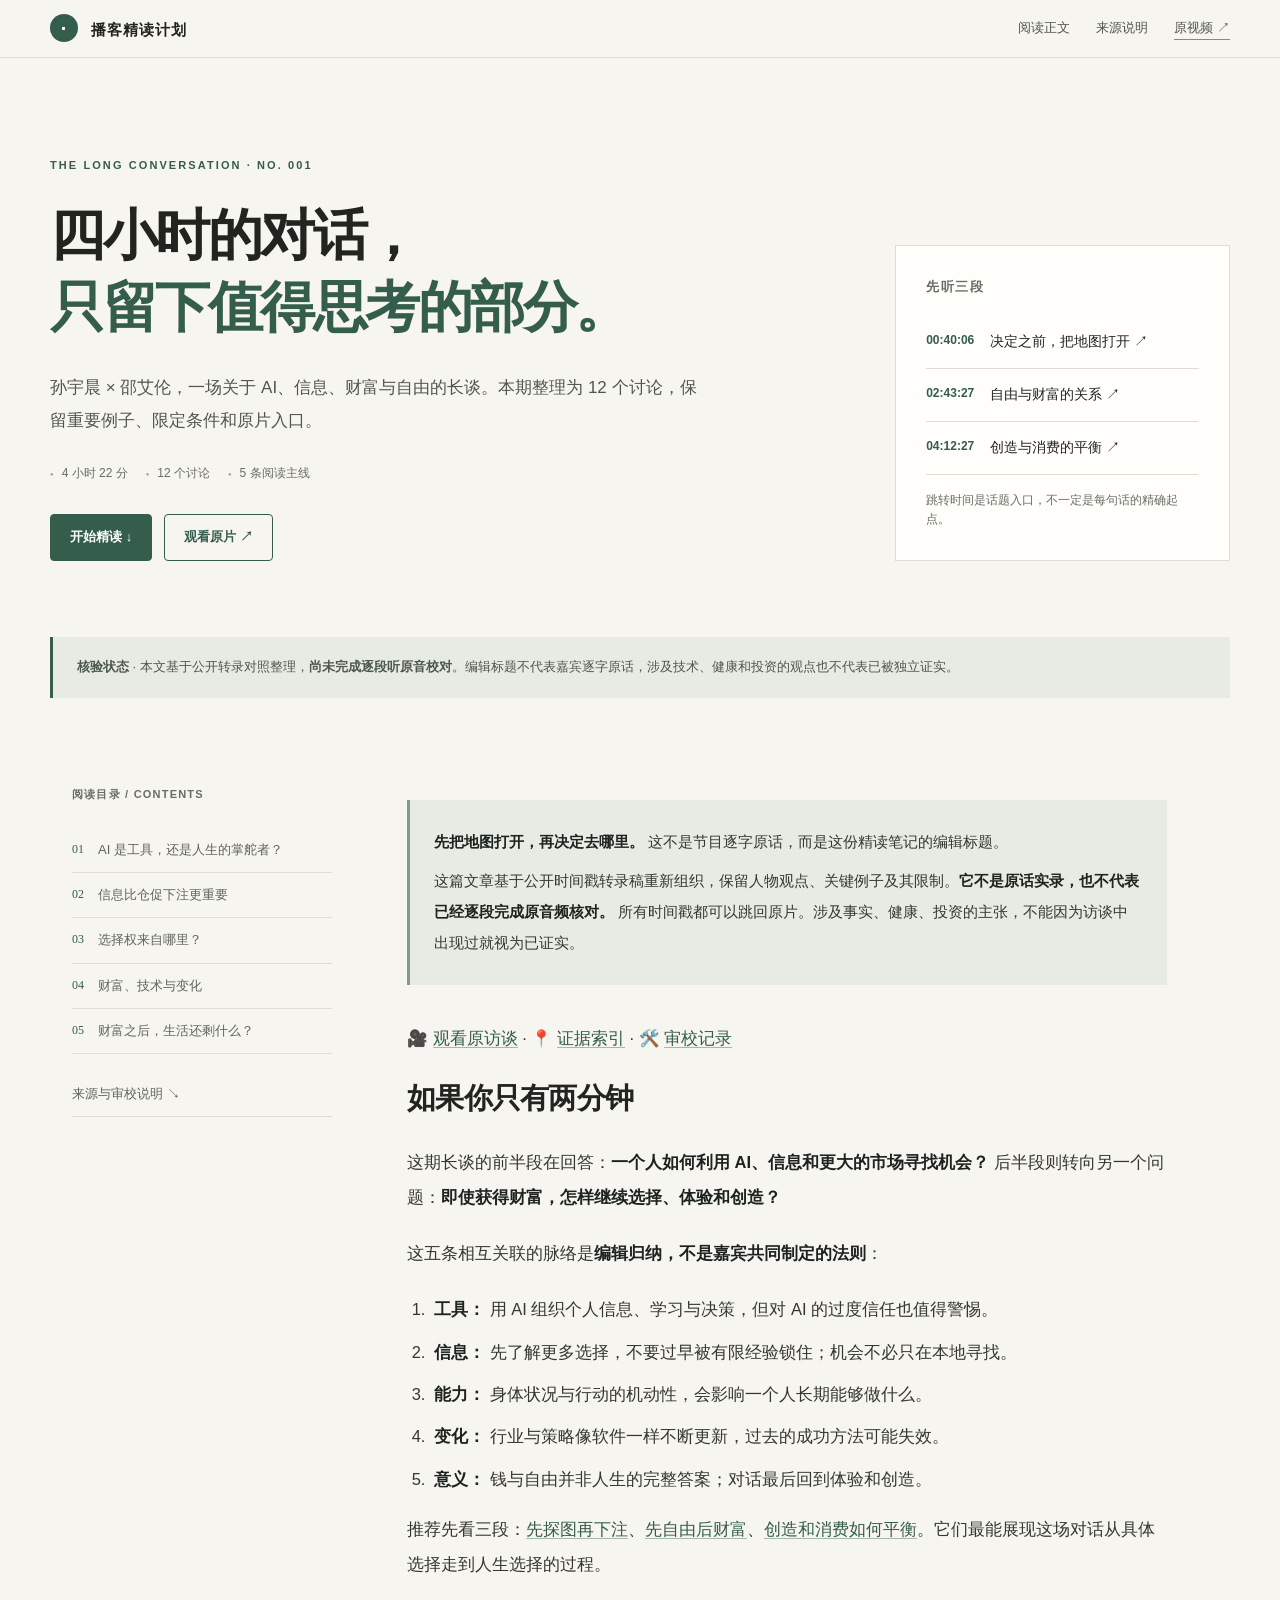
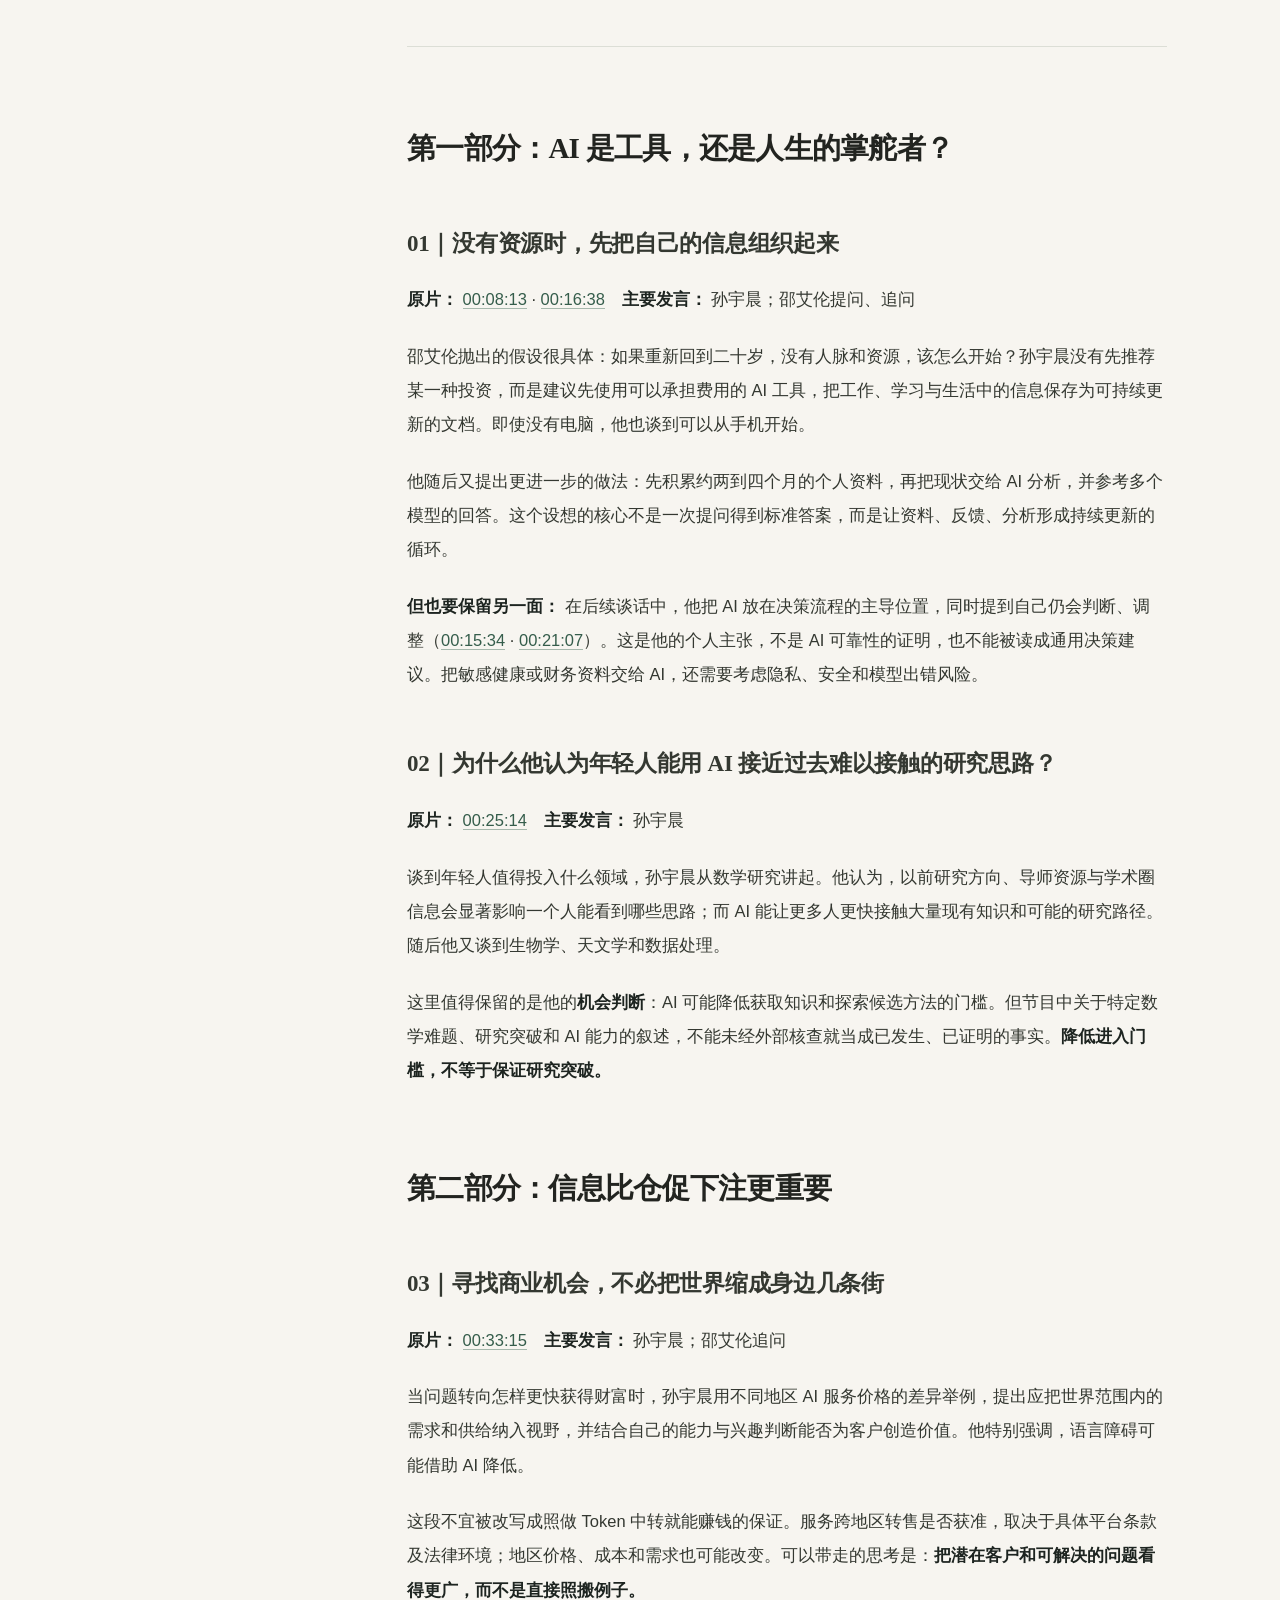
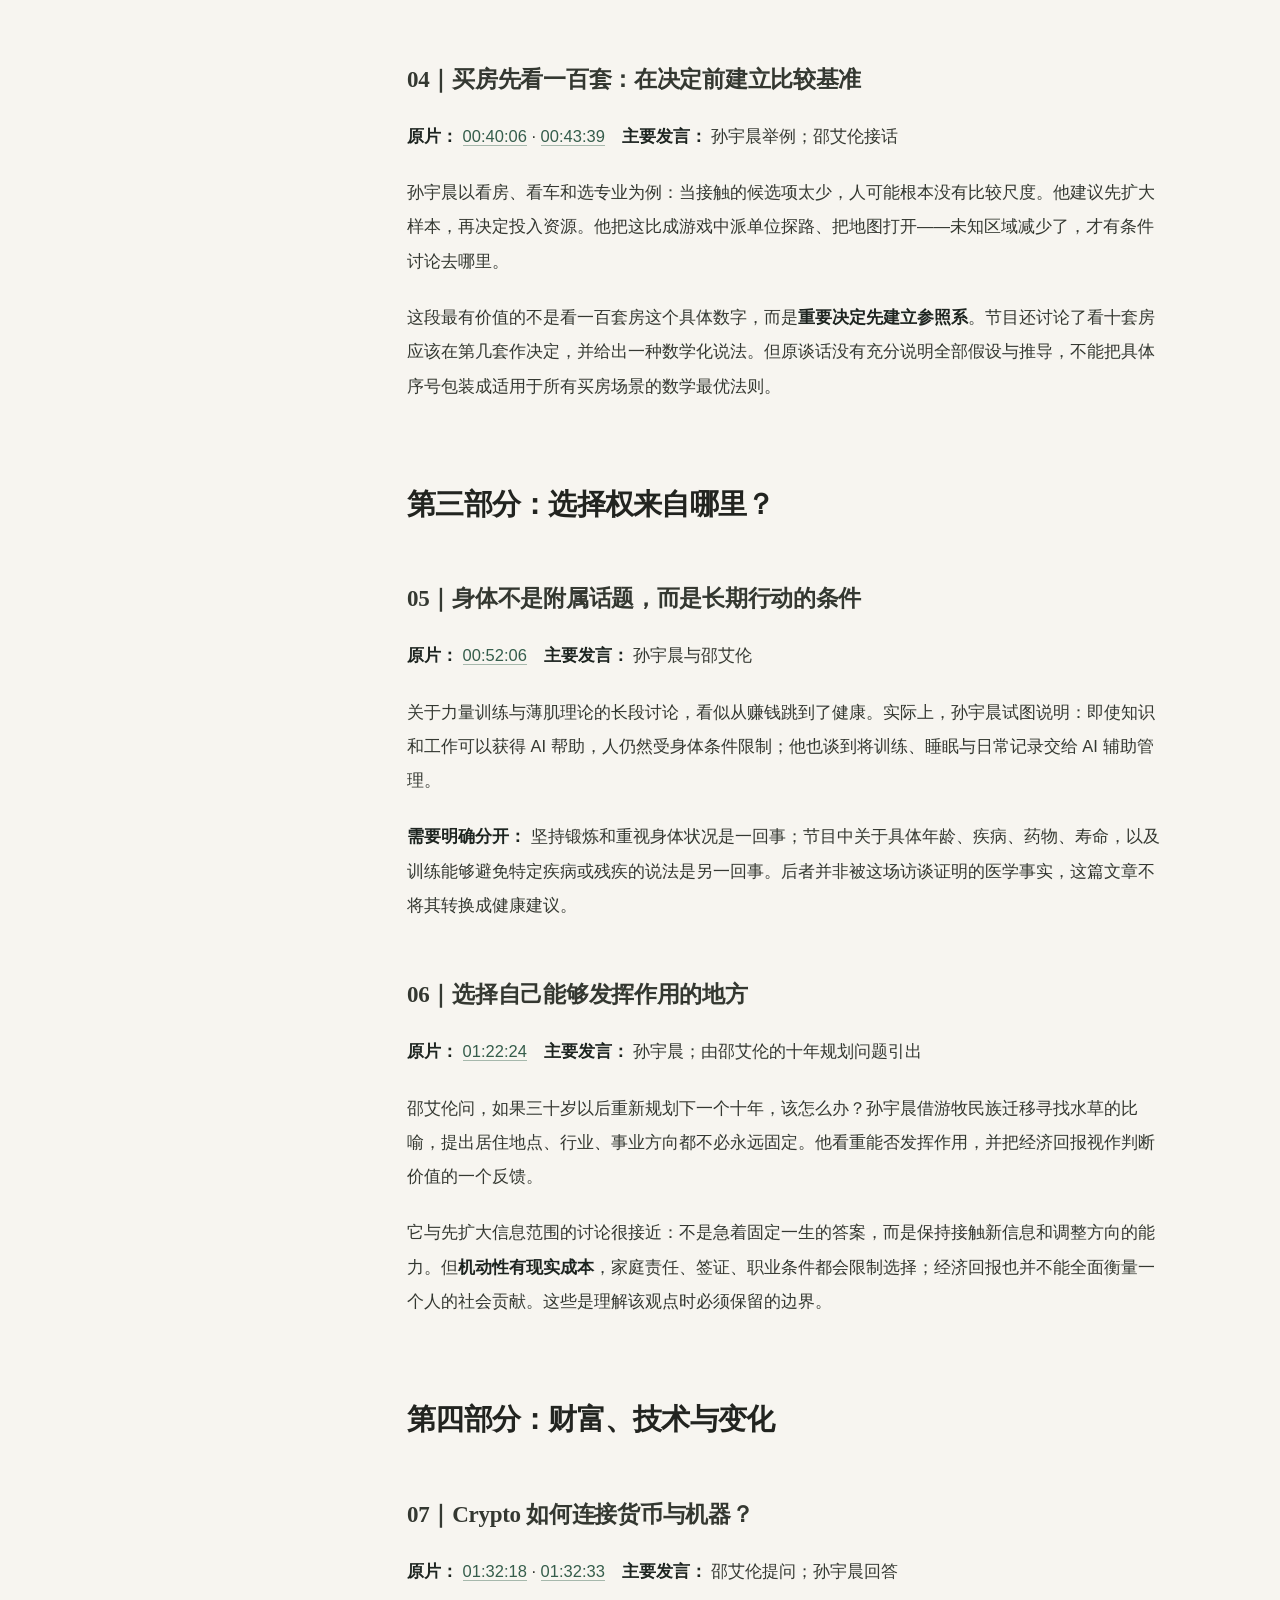
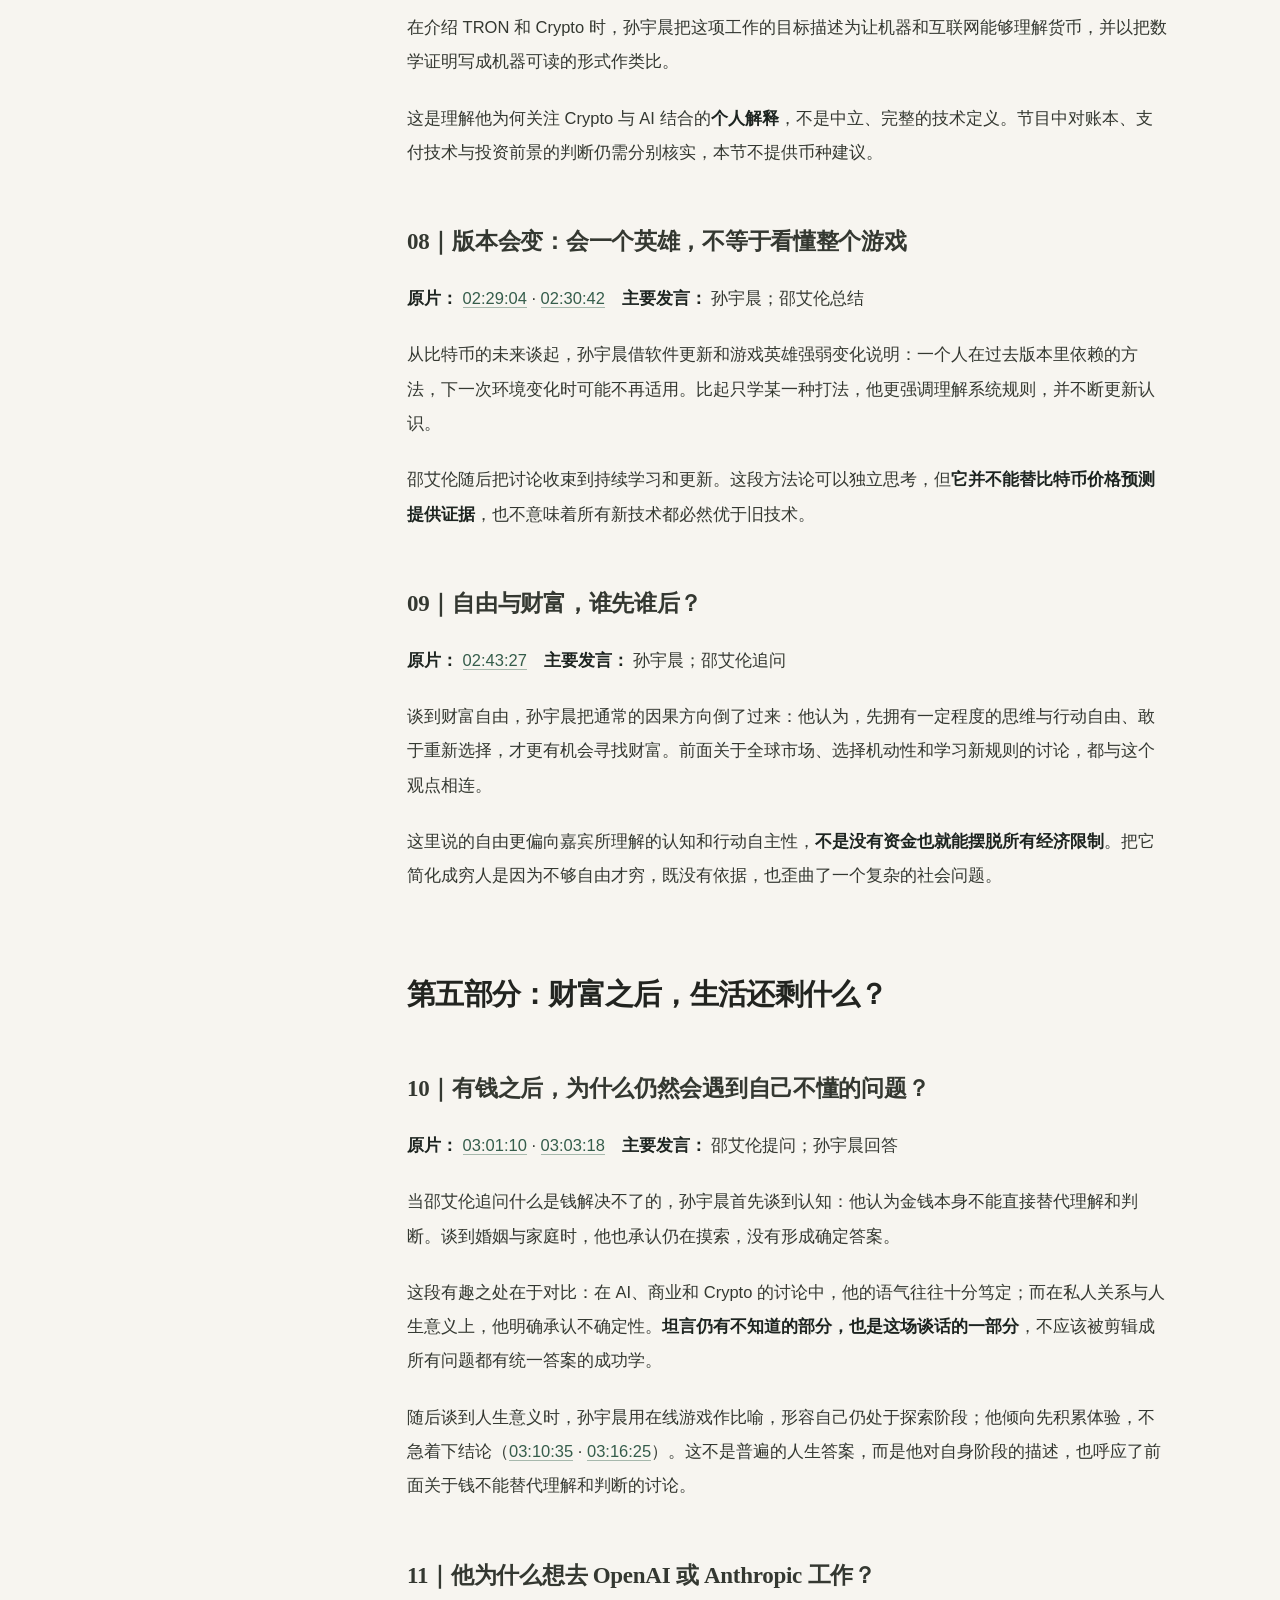
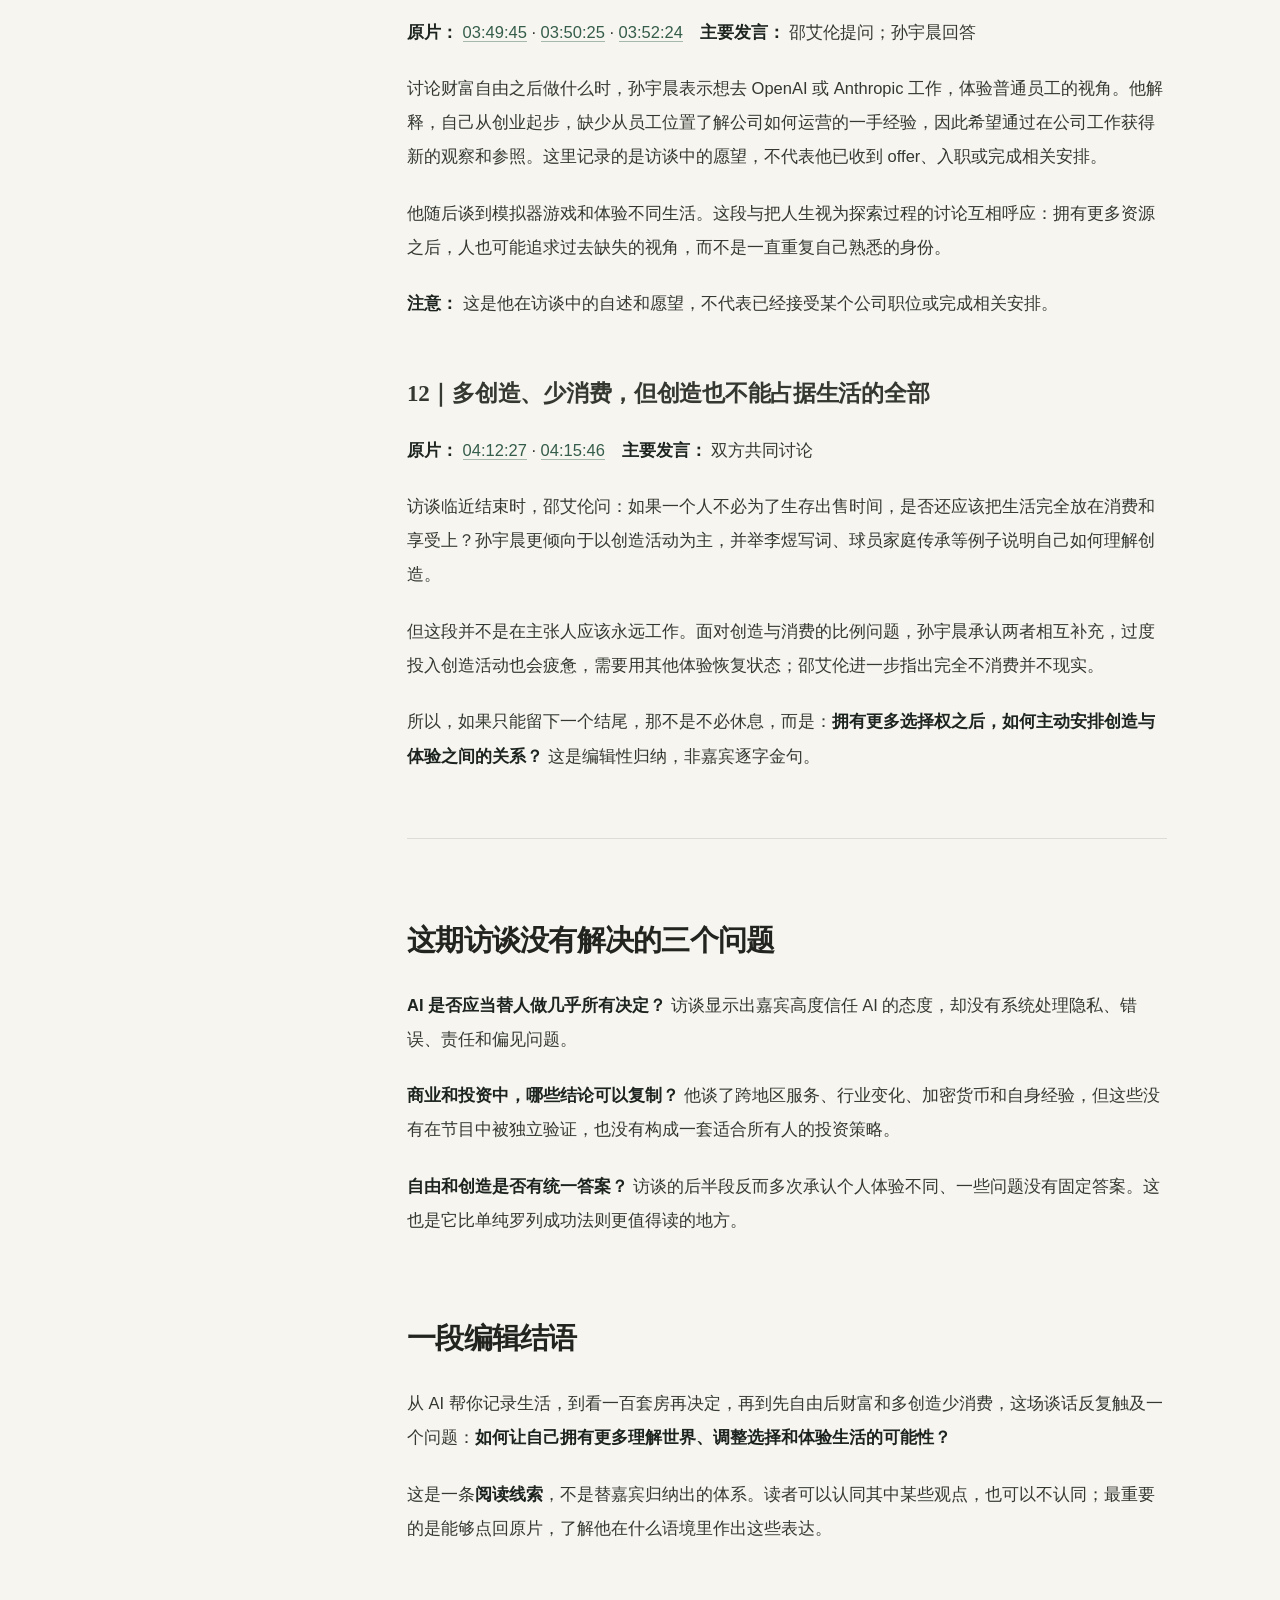
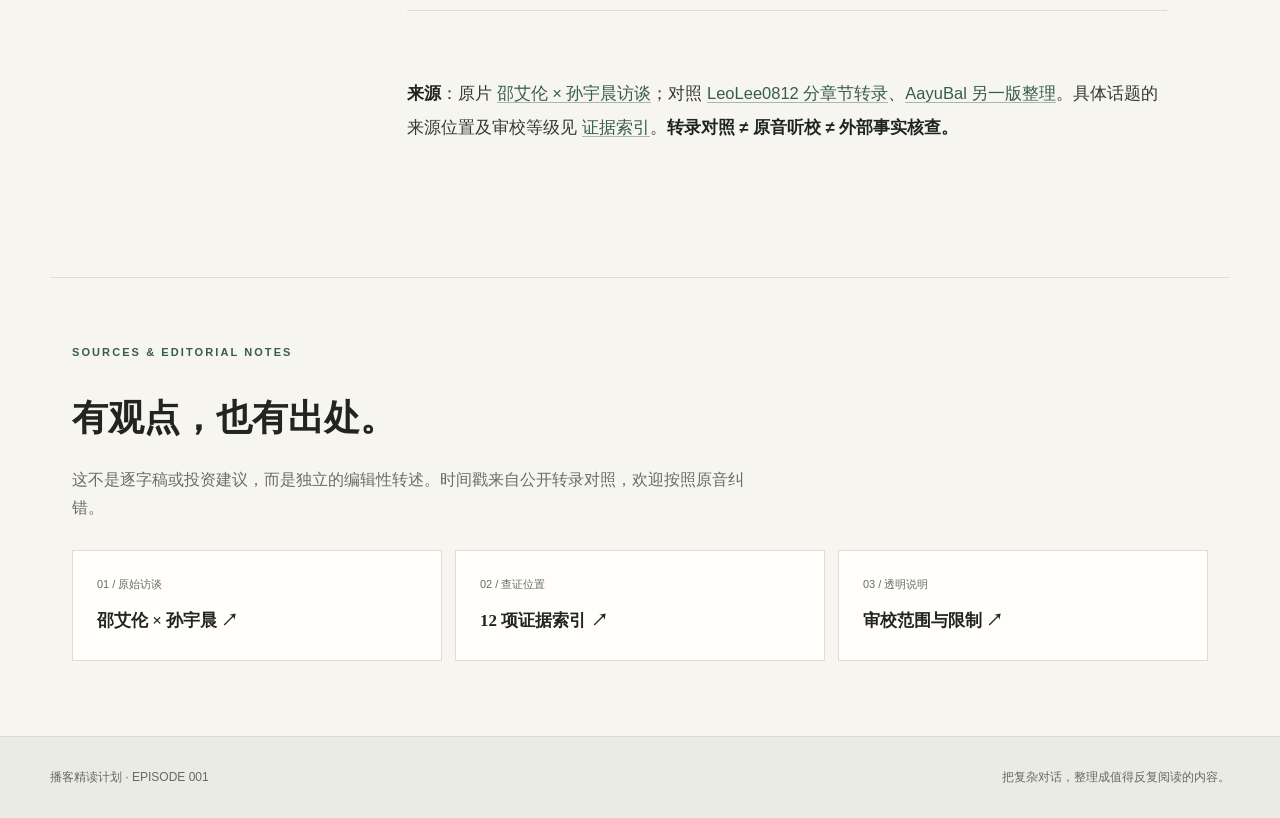
==== commit a854c480: "Polish first podcast digest for publication Co-authored-by: Copilot <223556219+Copilot@users.noreply" ====
--- a/index.html
+++ b/index.html
@@ -9,7 +9,7 @@
   <link rel="stylesheet" href="./assets/style.css">
 </head>
 <body>
-<!-- source-sha256:c7a78accc3e9001fdb245799421c1e96abcae567dca3f8a89bdaa91b92629d49 -->
+<!-- source-sha256:cef5030d88fe4d541938c77f514ff91bfb5ac26dd00a48fcbde9ab0e904756f6 -->
 <a class="skip" href="#reading">跳转到正文</a>
 <header class="topbar">
   <div class="topbar-inner">
@@ -26,7 +26,7 @@
     <div class="hero-text">
       <p class="eyebrow">THE LONG CONVERSATION · NO. 001</p>
       <h1>四小时的对话，<br><em>只留下值得思考的部分。</em></h1>
-      <p class="intro">孙宇晨 × 邵艾伦，一场关于 AI、信息、财富与自由的长谈。我们把零散讨论整理成 12 个话题，保留重要例子、限定条件和原片入口。</p>
+      <p class="intro">孙宇晨 × 邵艾伦，一场关于 AI、信息、财富与自由的长谈。本期整理为 12 个讨论，保留重要例子、限定条件和原片入口。</p>
       <div class="meta"><span>4 小时 22 分</span><span>12 个讨论</span><span>5 条阅读主线</span></div>
       <div class="hero-actions"><a class="primary" href="#reading">开始精读 <span aria-hidden="true">↓</span></a><a class="secondary" href="https://www.youtube.com/watch?v=0Z-vhBvBmUY" target="_blank" rel="noopener noreferrer">观看原片 ↗</a></div>
     </div>
@@ -43,23 +43,25 @@
     <aside class="sidebar">
       <div class="sticky">
         <p class="sidebar-title">阅读目录 / CONTENTS</p>
-        <a href="#part-2"><span>01</span>AI 是工具，还是人生的掌舵者？</a>
+        <nav class="chapter-nav" aria-label="章节目录" tabindex="0">
+          <a href="#part-2"><span>01</span>AI 是工具，还是人生的掌舵者？</a>
 <a href="#part-3"><span>02</span>信息比仓促下注更重要</a>
 <a href="#part-4"><span>03</span>选择权来自哪里？</a>
 <a href="#part-5"><span>04</span>财富、技术与变化</a>
 <a href="#part-6"><span>05</span>财富之后，生活还剩什么？</a>
+        </nav>
         <div class="sidebar-extra"><a href="#sources">来源与审校说明 ↘</a></div>
       </div>
     </aside>
     <article class="prose" aria-label="播客精读正文">
       <blockquote>
 <p><strong>先把地图打开，再决定去哪里。</strong> 这不是节目逐字原话，而是这份精读笔记的编辑标题。</p>
-<p>这篇文章基于公开时间戳转录稿重新组织，保留人物观点、关键例子及其限制。<strong>它不是原话实录，也不代表已经逐段完成原音频核对。</strong> 所有时间戳都可以跳回原片。涉及事实、健康、投资的主张，不能因为“嘉宾说过”就视为已证实。</p>
+<p>这篇文章基于公开时间戳转录稿重新组织，保留人物观点、关键例子及其限制。<strong>它不是原话实录，也不代表已经逐段完成原音频核对。</strong> 所有时间戳都可以跳回原片。涉及事实、健康、投资的主张，不能因为访谈中出现过就视为已证实。</p>
 </blockquote>
 <p>🎥 <a href="https://www.youtube.com/watch?v=0Z-vhBvBmUY">观看原访谈</a> · 📍 <a href="./evidence.html">证据索引</a> · 🛠️ <a href="./review.html">审校记录</a></p>
 <h2 id="part-1">如果你只有两分钟</h2>
 <p>这期长谈的前半段在回答：<strong>一个人如何利用 AI、信息和更大的市场寻找机会？</strong> 后半段则转向另一个问题：<strong>即使获得财富，怎样继续选择、体验和创造？</strong></p>
-<p>我从中整理了五条相互关联的脉络——这些是<strong>编辑的归纳，不是嘉宾共同制定的五条法则</strong>：</p>
+<p>这五条相互关联的脉络是<strong>编辑归纳，不是嘉宾共同制定的法则</strong>：</p>
 <ol>
 <li><strong>工具：</strong> 用 AI 组织个人信息、学习与决策，但对 AI 的过度信任也值得警惕。</li>
 <li><strong>信息：</strong> 先了解更多选择，不要过早被有限经验锁住；机会不必只在本地寻找。</li>
@@ -67,72 +69,73 @@
 <li><strong>变化：</strong> 行业与策略像软件一样不断更新，过去的成功方法可能失效。</li>
 <li><strong>意义：</strong> 钱与自由并非人生的完整答案；对话最后回到体验和创造。</li>
 </ol>
-<p>如果只看三段，我推荐：<a href="https://www.youtube.com/watch?v=0Z-vhBvBmUY&amp;t=2406s">先探图再下注</a>、<a href="https://www.youtube.com/watch?v=0Z-vhBvBmUY&amp;t=9807s">先自由后财富</a>、<a href="https://www.youtube.com/watch?v=0Z-vhBvBmUY&amp;t=15147s">创造和消费如何平衡</a>。它们最能展现这场对话从具体选择走到人生选择的过程。</p>
+<p>推荐先看三段：<a href="https://www.youtube.com/watch?v=0Z-vhBvBmUY&amp;t=2406s">先探图再下注</a>、<a href="https://www.youtube.com/watch?v=0Z-vhBvBmUY&amp;t=9807s">先自由后财富</a>、<a href="https://www.youtube.com/watch?v=0Z-vhBvBmUY&amp;t=15147s">创造和消费如何平衡</a>。它们最能展现这场对话从具体选择走到人生选择的过程。</p>
 <hr />
 <h2 id="part-2">第一部分：AI 是工具，还是人生的掌舵者？</h2>
 <h3 id="topic-01">01｜没有资源时，先把自己的信息组织起来</h3>
 <p><strong>原片：</strong> <a href="https://www.youtube.com/watch?v=0Z-vhBvBmUY&amp;t=493s">00:08:13</a> · <a href="https://www.youtube.com/watch?v=0Z-vhBvBmUY&amp;t=998s">00:16:38</a>　<strong>主要发言：</strong> 孙宇晨；邵艾伦提问、追问</p>
 <p>邵艾伦抛出的假设很具体：如果重新回到二十岁，没有人脉和资源，该怎么开始？孙宇晨没有先推荐某一种投资，而是建议先使用可以承担费用的 AI 工具，把工作、学习与生活中的信息保存为可持续更新的文档。即使没有电脑，他也谈到可以从手机开始。</p>
 <p>他随后又提出更进一步的做法：先积累约两到四个月的个人资料，再把现状交给 AI 分析，并参考多个模型的回答。这个设想的核心不是一次提问得到标准答案，而是让资料、反馈、分析形成持续更新的循环。</p>
-<p><strong>但也要保留另一面：</strong> 他在同段谈话中明确表达了对 AI 极强的信任，甚至主张把 AI 作为“掌舵者”。因此，不能把这段包装成一套毫无争议的客观方法。把敏感健康或财务资料交给 AI 还需要考虑隐私、安全和模型出错风险。</p>
+<p><strong>但也要保留另一面：</strong> 在后续谈话中，他把 AI 放在决策流程的主导位置，同时提到自己仍会判断、调整（<a href="https://www.youtube.com/watch?v=0Z-vhBvBmUY&amp;t=934s">00:15:34</a> · <a href="https://www.youtube.com/watch?v=0Z-vhBvBmUY&amp;t=1267s">00:21:07</a>）。这是他的个人主张，不是 AI 可靠性的证明，也不能被读成通用决策建议。把敏感健康或财务资料交给 AI，还需要考虑隐私、安全和模型出错风险。</p>
 <h3 id="topic-02">02｜为什么他认为年轻人能用 AI 接近过去难以接触的研究思路？</h3>
 <p><strong>原片：</strong> <a href="https://www.youtube.com/watch?v=0Z-vhBvBmUY&amp;t=1514s">00:25:14</a>　<strong>主要发言：</strong> 孙宇晨</p>
 <p>谈到年轻人值得投入什么领域，孙宇晨从数学研究讲起。他认为，以前研究方向、导师资源与学术圈信息会显著影响一个人能看到哪些思路；而 AI 能让更多人更快接触大量现有知识和可能的研究路径。随后他又谈到生物学、天文学和数据处理。</p>
-<p>这里值得保留的是他的<strong>机会判断</strong>：AI 可能降低获取知识和探索候选方法的门槛。但节目中关于特定数学难题、研究突破和 AI 能力的叙述，不能未经外部核查就当成已发生、已证明的事实。<strong>“更容易进入研究”不等于“AI 可以保证做出研究突破”。</strong></p>
+<p>这里值得保留的是他的<strong>机会判断</strong>：AI 可能降低获取知识和探索候选方法的门槛。但节目中关于特定数学难题、研究突破和 AI 能力的叙述，不能未经外部核查就当成已发生、已证明的事实。<strong>降低进入门槛，不等于保证研究突破。</strong></p>
 <h2 id="part-3">第二部分：信息比仓促下注更重要</h2>
 <h3 id="topic-03">03｜寻找商业机会，不必把世界缩成身边几条街</h3>
 <p><strong>原片：</strong> <a href="https://www.youtube.com/watch?v=0Z-vhBvBmUY&amp;t=1995s">00:33:15</a>　<strong>主要发言：</strong> 孙宇晨；邵艾伦追问</p>
 <p>当问题转向怎样更快获得财富时，孙宇晨用不同地区 AI 服务价格的差异举例，提出应把世界范围内的需求和供给纳入视野，并结合自己的能力与兴趣判断能否为客户创造价值。他特别强调，语言障碍可能借助 AI 降低。</p>
-<p>这段不宜被改写为“照着做 Token 中转就能赚钱”。服务跨地区转售是否获准，取决于具体平台条款及法律环境；地区价格、成本和需求也可能改变。可以带走的思考是：<strong>把潜在客户和可解决的问题看得更广，而不是直接照搬例子。</strong></p>
-<h3 id="topic-04">04｜买房先看一百套：所谓“开图”，是在决定前建立比较基准</h3>
+<p>这段不宜被改写成照做 Token 中转就能赚钱的保证。服务跨地区转售是否获准，取决于具体平台条款及法律环境；地区价格、成本和需求也可能改变。可以带走的思考是：<strong>把潜在客户和可解决的问题看得更广，而不是直接照搬例子。</strong></p>
+<h3 id="topic-04">04｜买房先看一百套：在决定前建立比较基准</h3>
 <p><strong>原片：</strong> <a href="https://www.youtube.com/watch?v=0Z-vhBvBmUY&amp;t=2406s">00:40:06</a> · <a href="https://www.youtube.com/watch?v=0Z-vhBvBmUY&amp;t=2619s">00:43:39</a>　<strong>主要发言：</strong> 孙宇晨举例；邵艾伦接话</p>
 <p>孙宇晨以看房、看车和选专业为例：当接触的候选项太少，人可能根本没有比较尺度。他建议先扩大样本，再决定投入资源。他把这比成游戏中派单位探路、把地图打开——未知区域减少了，才有条件讨论去哪里。</p>
-<p>这段最有价值的不是“一百”这个数字，而是<strong>重要决定先建立参照系</strong>。节目还讨论了看十套房应该在第几套作决定，并给出一种数学化说法。但原谈话没有充分说明全部假设与推导，不能把具体序号包装成适用于所有买房场景的数学最优法则。</p>
+<p>这段最有价值的不是看一百套房这个具体数字，而是<strong>重要决定先建立参照系</strong>。节目还讨论了看十套房应该在第几套作决定，并给出一种数学化说法。但原谈话没有充分说明全部假设与推导，不能把具体序号包装成适用于所有买房场景的数学最优法则。</p>
 <h2 id="part-4">第三部分：选择权来自哪里？</h2>
 <h3 id="topic-05">05｜身体不是附属话题，而是长期行动的条件</h3>
 <p><strong>原片：</strong> <a href="https://www.youtube.com/watch?v=0Z-vhBvBmUY&amp;t=3126s">00:52:06</a>　<strong>主要发言：</strong> 孙宇晨与邵艾伦</p>
-<p>关于力量训练与“薄肌”的长段讨论，看似从赚钱跳到了健康。实际上，孙宇晨试图说明：即使知识和工作可以获得 AI 帮助，人仍然受身体条件限制；他也谈到将训练、睡眠与日常记录交给 AI 辅助管理。</p>
-<p><strong>需要明确分开：</strong> 坚持锻炼和重视身体状况是一回事；节目中关于具体年龄、疾病、药物、寿命或“练了就不会坐轮椅”的表达是另一回事。后者并非被这场访谈证明的医学事实，这篇文章不将其转换成健康建议。</p>
-<h3 id="topic-06">06｜“逐水草而居”：选择自己能够发挥作用的地方</h3>
+<p>关于力量训练与薄肌理论的长段讨论，看似从赚钱跳到了健康。实际上，孙宇晨试图说明：即使知识和工作可以获得 AI 帮助，人仍然受身体条件限制；他也谈到将训练、睡眠与日常记录交给 AI 辅助管理。</p>
+<p><strong>需要明确分开：</strong> 坚持锻炼和重视身体状况是一回事；节目中关于具体年龄、疾病、药物、寿命，以及训练能够避免特定疾病或残疾的说法是另一回事。后者并非被这场访谈证明的医学事实，这篇文章不将其转换成健康建议。</p>
+<h3 id="topic-06">06｜选择自己能够发挥作用的地方</h3>
 <p><strong>原片：</strong> <a href="https://www.youtube.com/watch?v=0Z-vhBvBmUY&amp;t=4944s">01:22:24</a>　<strong>主要发言：</strong> 孙宇晨；由邵艾伦的十年规划问题引出</p>
 <p>邵艾伦问，如果三十岁以后重新规划下一个十年，该怎么办？孙宇晨借游牧民族迁移寻找水草的比喻，提出居住地点、行业、事业方向都不必永远固定。他看重能否发挥作用，并把经济回报视作判断价值的一个反馈。</p>
-<p>它与“先开图”的讨论很接近：不是急着固定一生的答案，而是保持接触新信息和调整方向的能力。但<strong>机动性有现实成本</strong>，家庭责任、签证、职业条件都会限制选择；经济回报也并不能全面衡量一个人的社会贡献。这些是理解该观点时必须保留的边界。</p>
+<p>它与先扩大信息范围的讨论很接近：不是急着固定一生的答案，而是保持接触新信息和调整方向的能力。但<strong>机动性有现实成本</strong>，家庭责任、签证、职业条件都会限制选择；经济回报也并不能全面衡量一个人的社会贡献。这些是理解该观点时必须保留的边界。</p>
 <h2 id="part-5">第四部分：财富、技术与变化</h2>
-<h3 id="topic-07">07｜为什么他把 Crypto 比作“货币翻译给机器”？</h3>
+<h3 id="topic-07">07｜Crypto 如何连接货币与机器？</h3>
 <p><strong>原片：</strong> <a href="https://www.youtube.com/watch?v=0Z-vhBvBmUY&amp;t=5538s">01:32:18</a> · <a href="https://www.youtube.com/watch?v=0Z-vhBvBmUY&amp;t=5553s">01:32:33</a>　<strong>主要发言：</strong> 邵艾伦提问；孙宇晨回答</p>
-<p>在解释 TRON 和 Crypto 时，孙宇晨将其理解为让价值交换更容易被互联网和机器系统表达、调用与结算。他还把它类比为把数学推导写成可供机器检查的形式化证明。</p>
-<p>这是理解他为何关注 Crypto 与 AI 结合的<strong>叙事入口</strong>，不是严格的技术定义。传统数字支付同样能被程序调用，去中心化并非“机器可读”的必要条件。节目中对支付技术与投资前景的判断应单独核实，本节不提供币种建议。</p>
+<p>在介绍 TRON 和 Crypto 时，孙宇晨把这项工作的目标描述为让机器和互联网能够理解货币，并以把数学证明写成机器可读的形式作类比。</p>
+<p>这是理解他为何关注 Crypto 与 AI 结合的<strong>个人解释</strong>，不是中立、完整的技术定义。节目中对账本、支付技术与投资前景的判断仍需分别核实，本节不提供币种建议。</p>
 <h3 id="topic-08">08｜版本会变：会一个英雄，不等于看懂整个游戏</h3>
 <p><strong>原片：</strong> <a href="https://www.youtube.com/watch?v=0Z-vhBvBmUY&amp;t=8944s">02:29:04</a> · <a href="https://www.youtube.com/watch?v=0Z-vhBvBmUY&amp;t=9042s">02:30:42</a>　<strong>主要发言：</strong> 孙宇晨；邵艾伦总结</p>
 <p>从比特币的未来谈起，孙宇晨借软件更新和游戏英雄强弱变化说明：一个人在过去版本里依赖的方法，下一次环境变化时可能不再适用。比起只学某一种打法，他更强调理解系统规则，并不断更新认识。</p>
 <p>邵艾伦随后把讨论收束到持续学习和更新。这段方法论可以独立思考，但<strong>它并不能替比特币价格预测提供证据</strong>，也不意味着所有新技术都必然优于旧技术。</p>
-<h3 id="topic-09">09｜“先自由，后财富”不是一张快速致富保证书</h3>
+<h3 id="topic-09">09｜自由与财富，谁先谁后？</h3>
 <p><strong>原片：</strong> <a href="https://www.youtube.com/watch?v=0Z-vhBvBmUY&amp;t=9807s">02:43:27</a>　<strong>主要发言：</strong> 孙宇晨；邵艾伦追问</p>
 <p>谈到财富自由，孙宇晨把通常的因果方向倒了过来：他认为，先拥有一定程度的思维与行动自由、敢于重新选择，才更有机会寻找财富。前面关于全球市场、选择机动性和学习新规则的讨论，都与这个观点相连。</p>
-<p>这里说的“自由”更偏向嘉宾所理解的认知和行动自主性，<strong>不是没有资金也就能摆脱所有经济限制</strong>。把它写成“穷人是因为不够自由才穷”既没有依据，也歪曲了一个复杂的社会问题。</p>
+<p>这里说的自由更偏向嘉宾所理解的认知和行动自主性，<strong>不是没有资金也就能摆脱所有经济限制</strong>。把它简化成穷人是因为不够自由才穷，既没有依据，也歪曲了一个复杂的社会问题。</p>
 <h2 id="part-6">第五部分：财富之后，生活还剩什么？</h2>
 <h3 id="topic-10">10｜有钱之后，为什么仍然会遇到自己不懂的问题？</h3>
 <p><strong>原片：</strong> <a href="https://www.youtube.com/watch?v=0Z-vhBvBmUY&amp;t=10870s">03:01:10</a> · <a href="https://www.youtube.com/watch?v=0Z-vhBvBmUY&amp;t=10998s">03:03:18</a>　<strong>主要发言：</strong> 邵艾伦提问；孙宇晨回答</p>
 <p>当邵艾伦追问什么是钱解决不了的，孙宇晨首先谈到认知：他认为金钱本身不能直接替代理解和判断。谈到婚姻与家庭时，他也承认仍在摸索，没有形成确定答案。</p>
-<p>这段有趣之处在于对比：在 AI、商业和 Crypto 的讨论中，他的语气往往十分笃定；而在私人关系与人生意义上，他明确承认不确定性。<strong>“不知道”本身也是这场谈话的一部分</strong>，不应该被剪辑成所有问题都有统一答案的成功学。</p>
-<h3 id="topic-11">11｜他为什么说，创业以后反而想去公司上班？</h3>
-<p><strong>原片：</strong> <a href="https://www.youtube.com/watch?v=0Z-vhBvBmUY&amp;t=13785s">03:49:45</a> · <a href="https://www.youtube.com/watch?v=0Z-vhBvBmUY&amp;t=13944s">03:52:24</a>　<strong>主要发言：</strong> 邵艾伦提问；孙宇晨回答</p>
-<p>讨论财富自由之后做什么时，孙宇晨谈到一个反常识的愿望：自己长期是创业者，却因此缺少从普通员工位置观察公司运作的第一手经验，所以对进入优秀的 AI 公司工作与学习感兴趣。</p>
-<p>他随后谈到模拟器游戏和体验不同生活。这段与“地球 Online”的玩家心态互相呼应：拥有更多资源之后，人也可能追求过去缺失的视角，而不是一直重复自己熟悉的身份。</p>
+<p>这段有趣之处在于对比：在 AI、商业和 Crypto 的讨论中，他的语气往往十分笃定；而在私人关系与人生意义上，他明确承认不确定性。<strong>坦言仍有不知道的部分，也是这场谈话的一部分</strong>，不应该被剪辑成所有问题都有统一答案的成功学。</p>
+<p>随后谈到人生意义时，孙宇晨用在线游戏作比喻，形容自己仍处于探索阶段；他倾向先积累体验，不急着下结论（<a href="https://www.youtube.com/watch?v=0Z-vhBvBmUY&amp;t=11435s">03:10:35</a> · <a href="https://www.youtube.com/watch?v=0Z-vhBvBmUY&amp;t=11785s">03:16:25</a>）。这不是普遍的人生答案，而是他对自身阶段的描述，也呼应了前面关于钱不能替代理解和判断的讨论。</p>
+<h3 id="topic-11">11｜他为什么想去 OpenAI 或 Anthropic 工作？</h3>
+<p><strong>原片：</strong> <a href="https://www.youtube.com/watch?v=0Z-vhBvBmUY&amp;t=13785s">03:49:45</a> · <a href="https://www.youtube.com/watch?v=0Z-vhBvBmUY&amp;t=13825s">03:50:25</a> · <a href="https://www.youtube.com/watch?v=0Z-vhBvBmUY&amp;t=13944s">03:52:24</a>　<strong>主要发言：</strong> 邵艾伦提问；孙宇晨回答</p>
+<p>讨论财富自由之后做什么时，孙宇晨表示想去 OpenAI 或 Anthropic 工作，体验普通员工的视角。他解释，自己从创业起步，缺少从员工位置了解公司如何运营的一手经验，因此希望通过在公司工作获得新的观察和参照。这里记录的是访谈中的愿望，不代表他已收到 offer、入职或完成相关安排。</p>
+<p>他随后谈到模拟器游戏和体验不同生活。这段与把人生视为探索过程的讨论互相呼应：拥有更多资源之后，人也可能追求过去缺失的视角，而不是一直重复自己熟悉的身份。</p>
 <p><strong>注意：</strong> 这是他在访谈中的自述和愿望，不代表已经接受某个公司职位或完成相关安排。</p>
 <h3 id="topic-12">12｜多创造、少消费，但创造也不能占据生活的全部</h3>
 <p><strong>原片：</strong> <a href="https://www.youtube.com/watch?v=0Z-vhBvBmUY&amp;t=15147s">04:12:27</a> · <a href="https://www.youtube.com/watch?v=0Z-vhBvBmUY&amp;t=15346s">04:15:46</a>　<strong>主要发言：</strong> 双方共同讨论</p>
 <p>访谈临近结束时，邵艾伦问：如果一个人不必为了生存出售时间，是否还应该把生活完全放在消费和享受上？孙宇晨更倾向于以创造活动为主，并举李煜写词、球员家庭传承等例子说明自己如何理解创造。</p>
-<p>但这段并没有停在“永远工作”。面对创造与消费的比例问题，孙宇晨承认两者相互补充，过度投入创造活动也会疲惫，需要用其他体验恢复状态；邵艾伦进一步指出完全不消费并不现实。</p>
-<p>所以，如果只能留下一个结尾，那不是“不要休息”，而是：<strong>拥有更多选择权之后，如何主动安排创造与体验之间的关系？</strong> 这是编辑性归纳，非嘉宾逐字金句。</p>
+<p>但这段并不是在主张人应该永远工作。面对创造与消费的比例问题，孙宇晨承认两者相互补充，过度投入创造活动也会疲惫，需要用其他体验恢复状态；邵艾伦进一步指出完全不消费并不现实。</p>
+<p>所以，如果只能留下一个结尾，那不是不必休息，而是：<strong>拥有更多选择权之后，如何主动安排创造与体验之间的关系？</strong> 这是编辑性归纳，非嘉宾逐字金句。</p>
 <hr />
 <h2 id="part-7">这期访谈没有解决的三个问题</h2>
 <p><strong>AI 是否应当替人做几乎所有决定？</strong> 访谈显示出嘉宾高度信任 AI 的态度，却没有系统处理隐私、错误、责任和偏见问题。</p>
 <p><strong>商业和投资中，哪些结论可以复制？</strong> 他谈了跨地区服务、行业变化、加密货币和自身经验，但这些没有在节目中被独立验证，也没有构成一套适合所有人的投资策略。</p>
-<p><strong>自由和创造是否有统一答案？</strong> 访谈的后半段反而多次承认个人体验不同、一些问题没有固定答案。这也是它比单纯“十大成功法则”更值得读的地方。</p>
+<p><strong>自由和创造是否有统一答案？</strong> 访谈的后半段反而多次承认个人体验不同、一些问题没有固定答案。这也是它比单纯罗列成功法则更值得读的地方。</p>
 <h2 id="part-8">一段编辑结语</h2>
-<p>从“AI 帮你记录生活”，到“看一百套房再决定”，再到“先自由后财富”和“多创造少消费”，这场谈话反复触及一个问题：<strong>如何让自己拥有更多理解世界、调整选择和体验生活的可能性？</strong></p>
-<p>这是一条<strong>阅读线索</strong>，不是我们替嘉宾发明的体系。读者可以认同其中某些观点，也可以不认同；最重要的是能够点回原片，知道他具体在什么语境里说过什么。</p>
+<p>从 AI 帮你记录生活，到看一百套房再决定，再到先自由后财富和多创造少消费，这场谈话反复触及一个问题：<strong>如何让自己拥有更多理解世界、调整选择和体验生活的可能性？</strong></p>
+<p>这是一条<strong>阅读线索</strong>，不是替嘉宾归纳出的体系。读者可以认同其中某些观点，也可以不认同；最重要的是能够点回原片，了解他在什么语境里作出这些表达。</p>
 <hr />
 <p><strong>来源</strong>：原片 <a href="https://www.youtube.com/watch?v=0Z-vhBvBmUY">邵艾伦 × 孙宇晨访谈</a>；对照 <a href="https://github.com/LeoLee0812/sunyuchen-alan-interview">LeoLee0812 分章节转录</a>、<a href="https://github.com/AayuBal/shaoailun-sunyuchen-podcast">AayuBal 另一版整理</a>。具体话题的来源位置及审校等级见 <a href="./evidence.html">证据索引</a>。<strong>转录对照 ≠ 原音听校 ≠ 外部事实核查。</strong></p>
 
--- a/assets/style.css
+++ b/assets/style.css
@@ -10,3 +10,16 @@
   .appendix table{font-size:12px}
   .appendix th,.appendix td{min-width:92px;white-space:normal}
 }
+
+.prose .table-scroll{max-width:100%;overflow-x:auto;overscroll-behavior-x:contain;margin:20px 0}
+.prose .table-scroll table{display:table;width:max-content;min-width:100%;max-width:none;overflow:visible}
+.table-scroll:focus-visible{outline:3px solid #729c89;outline-offset:3px}
+
+@media(max-width:850px){
+  .sidebar{display:block;min-width:0}
+  .sidebar .sticky{position:static}
+  .sidebar-title{margin:0 0 8px}
+  .chapter-nav{display:flex;gap:0;max-width:100%;overflow-x:auto;overscroll-behavior-x:contain;border-bottom:1px solid var(--line);scrollbar-color:#9eaa9c transparent}
+  .chapter-nav a{flex:0 0 auto;padding:10px 12px;white-space:nowrap}
+  .sidebar-extra{margin:8px 0 16px}
+}
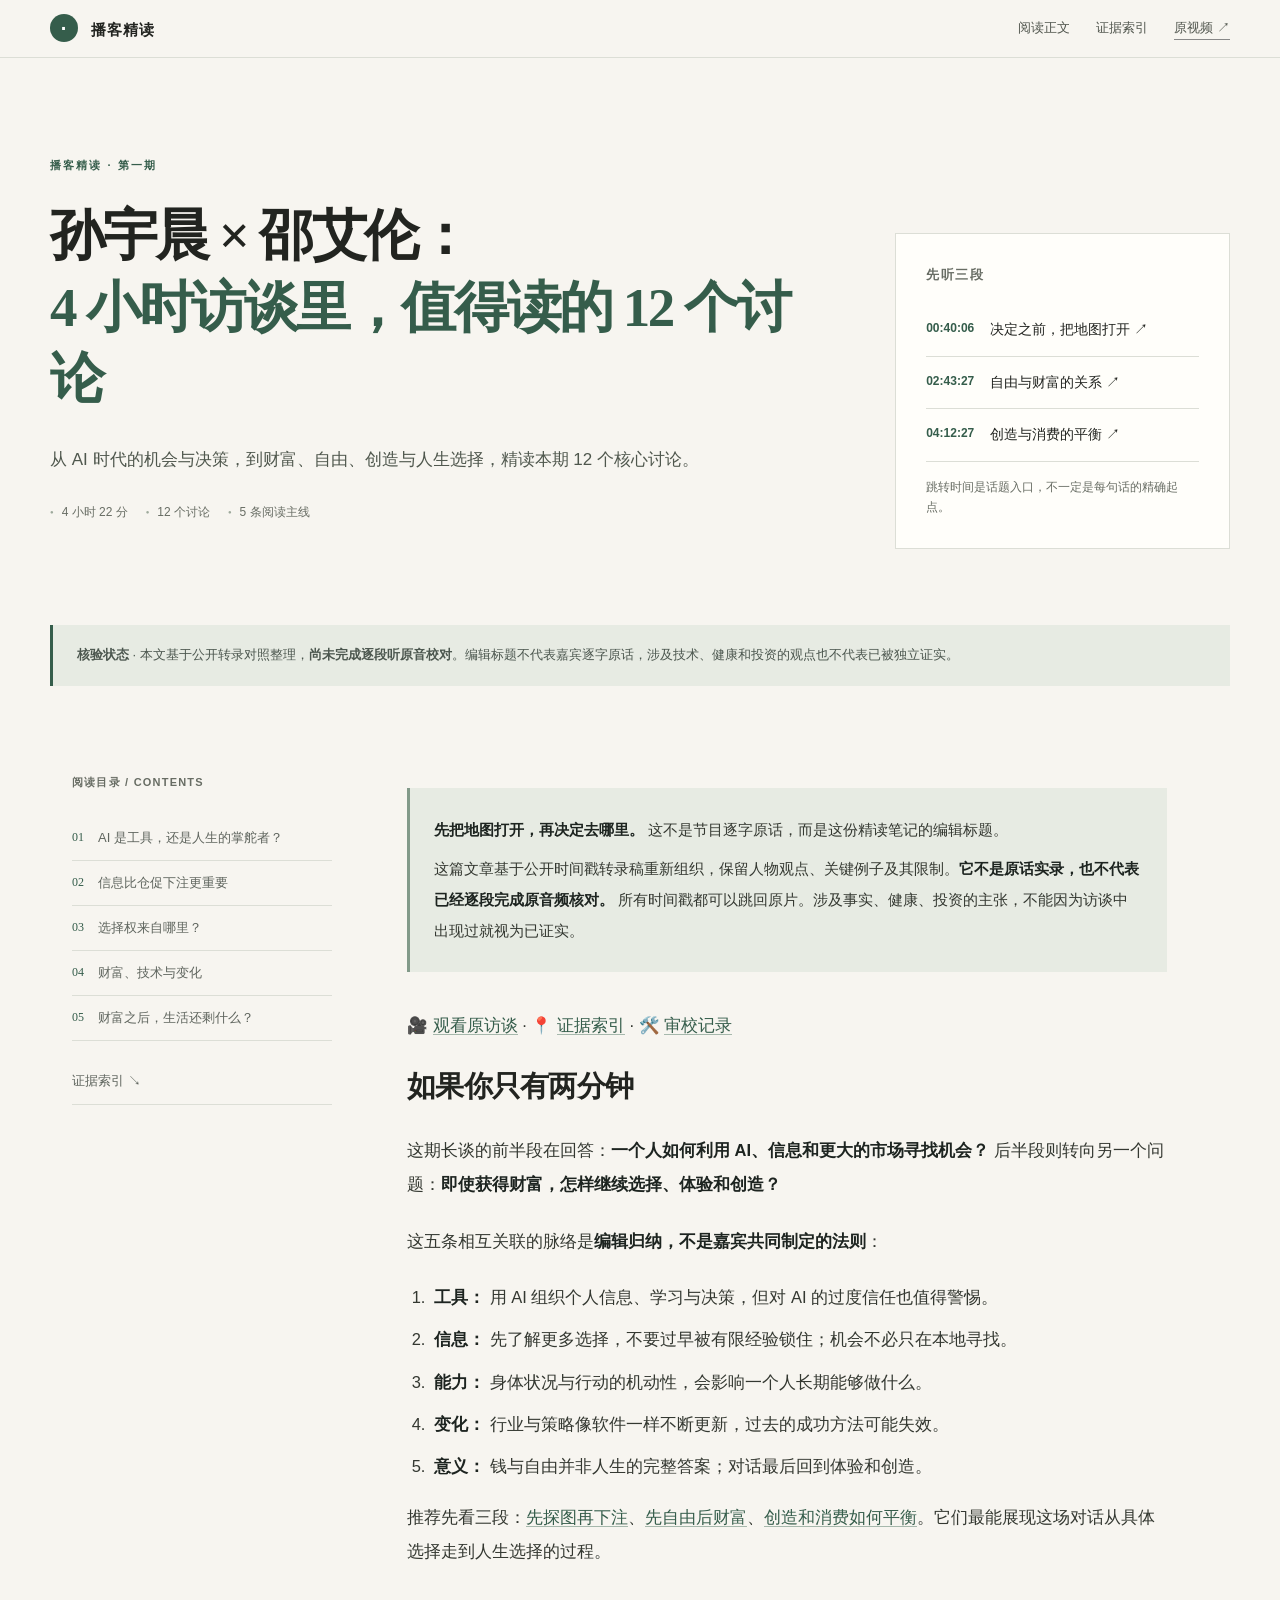
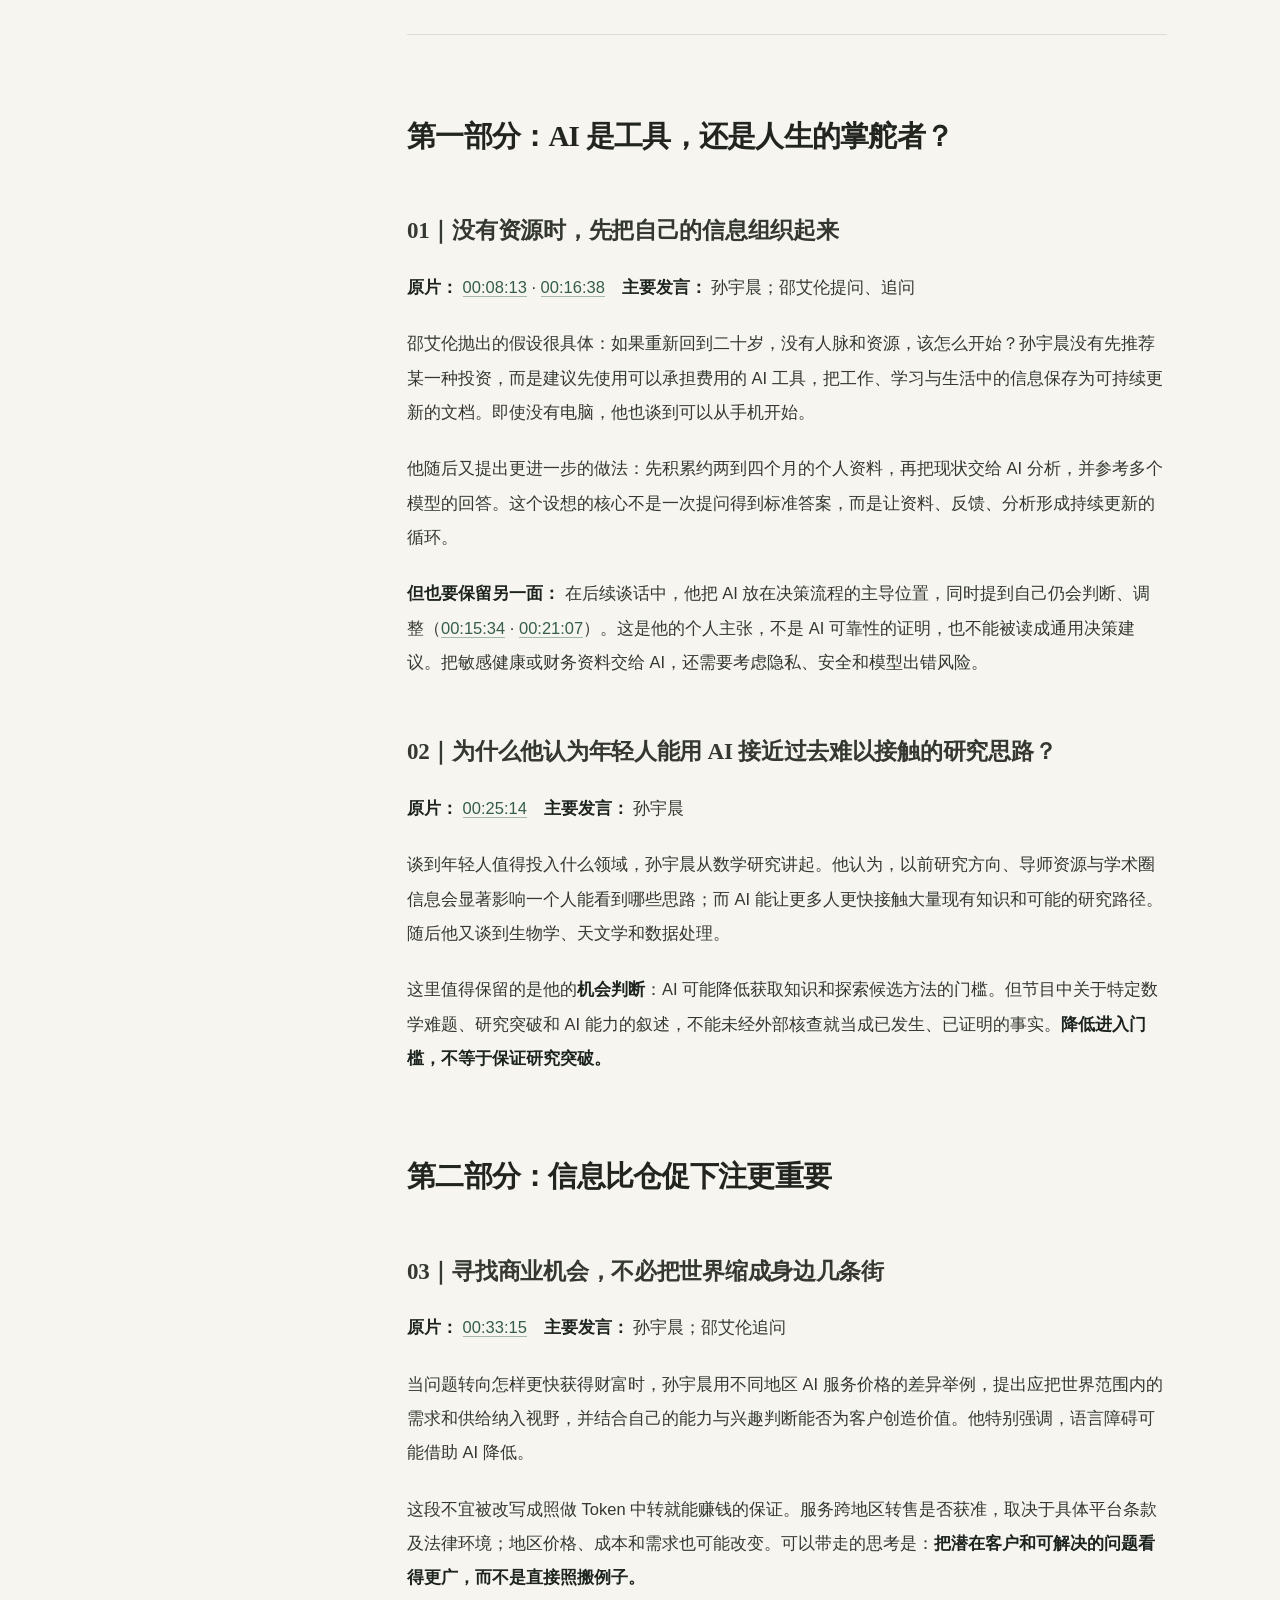
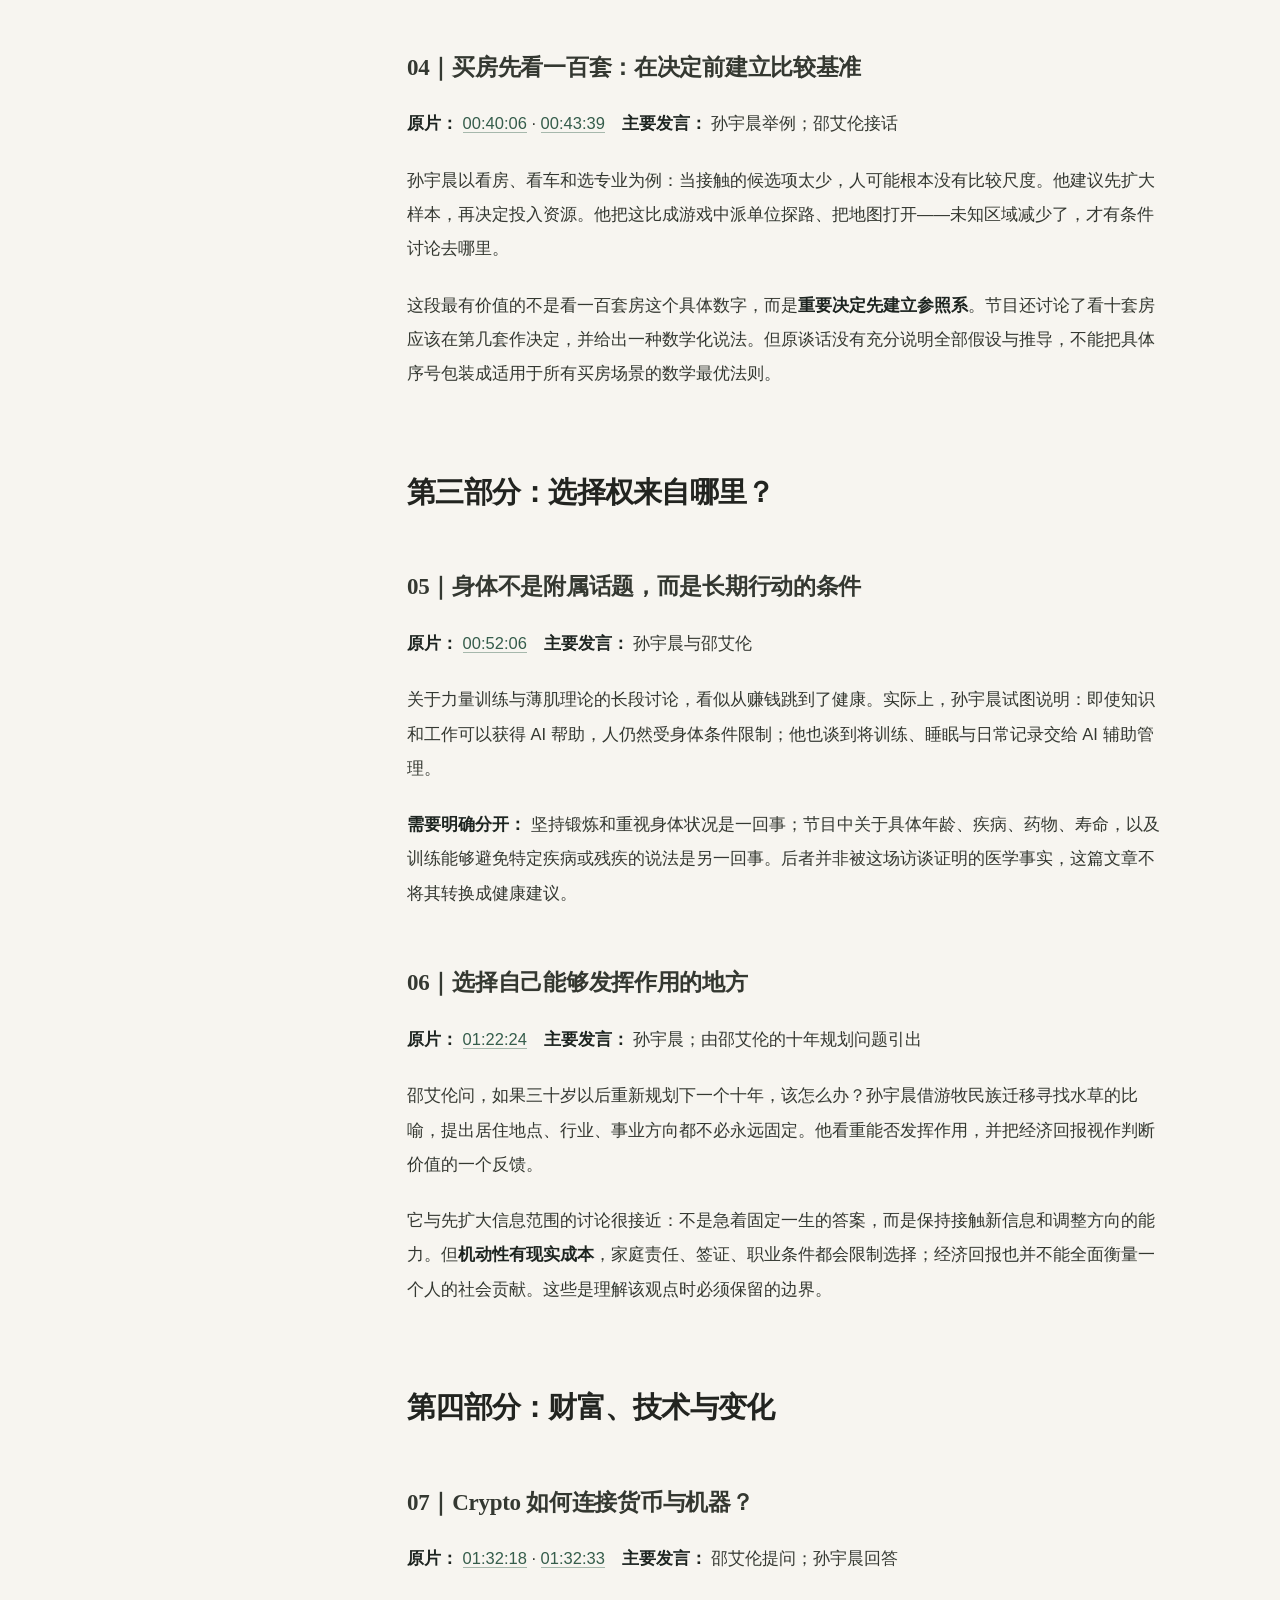
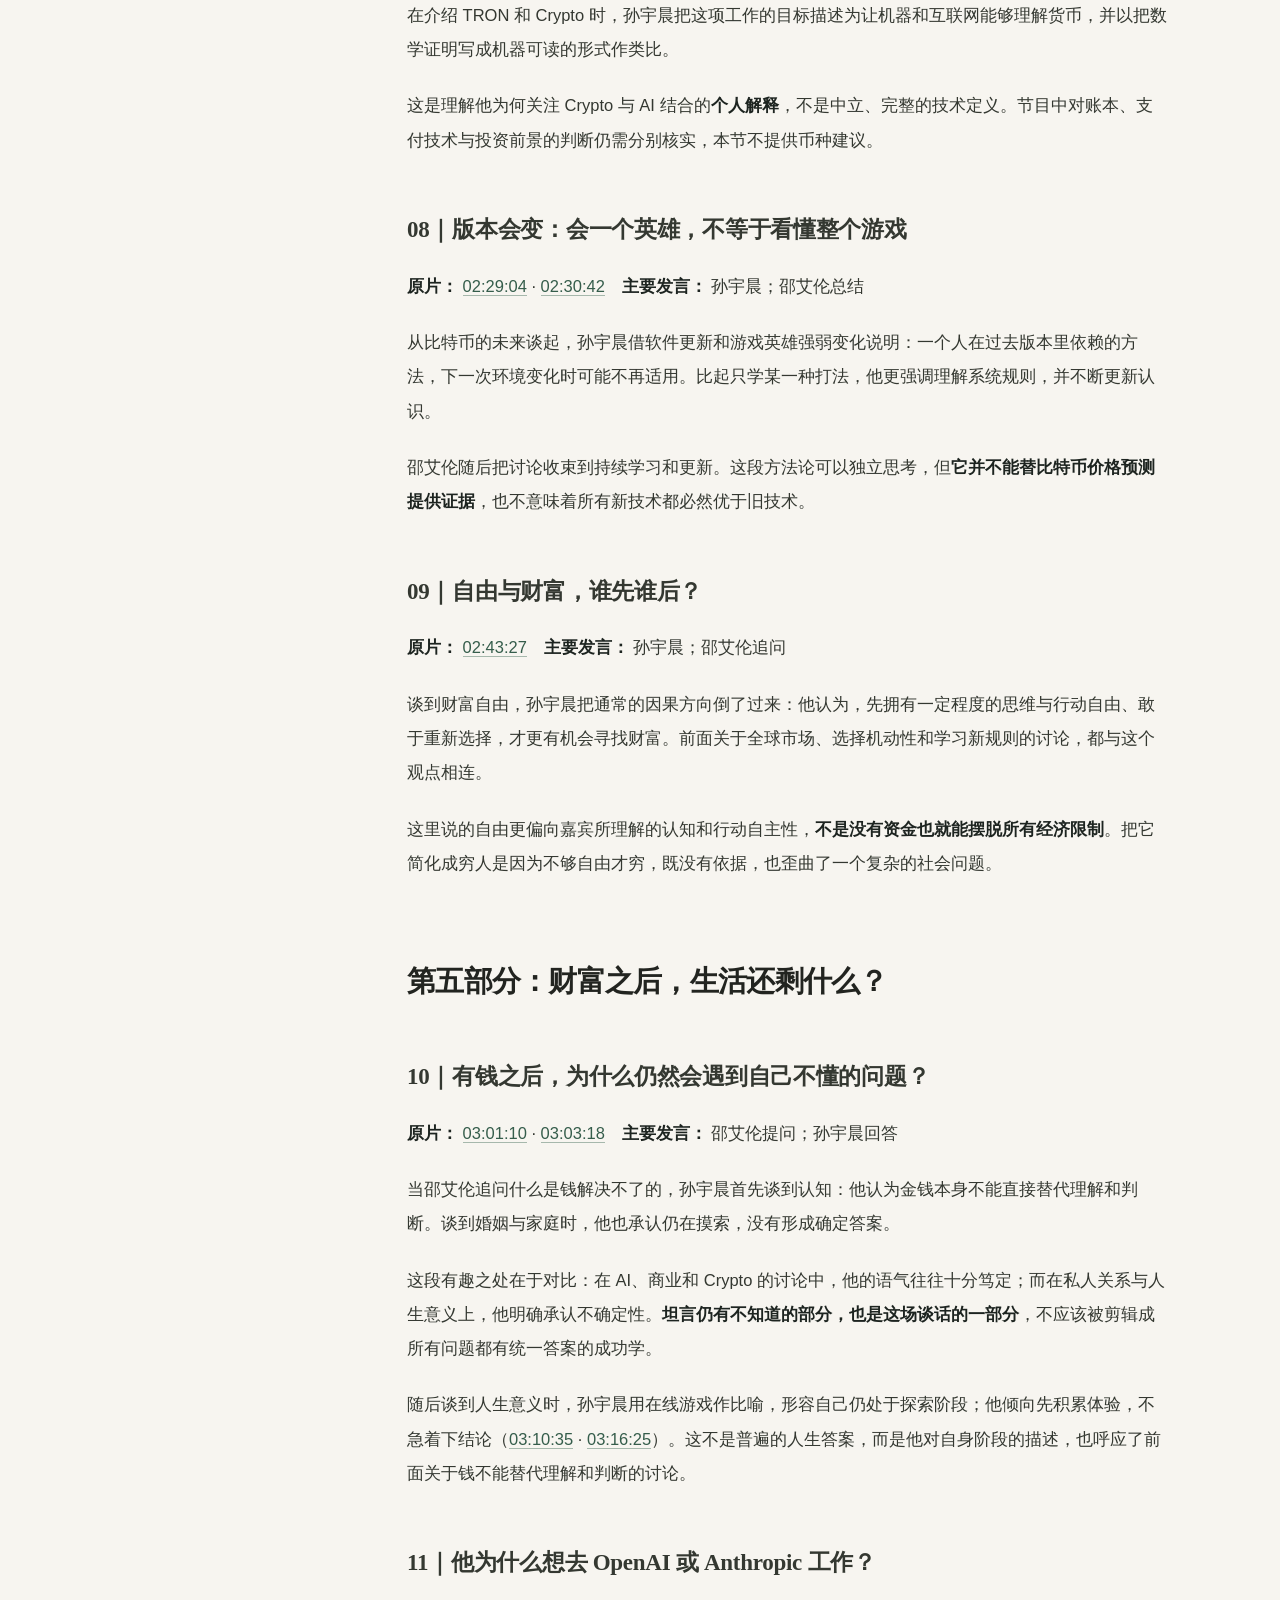
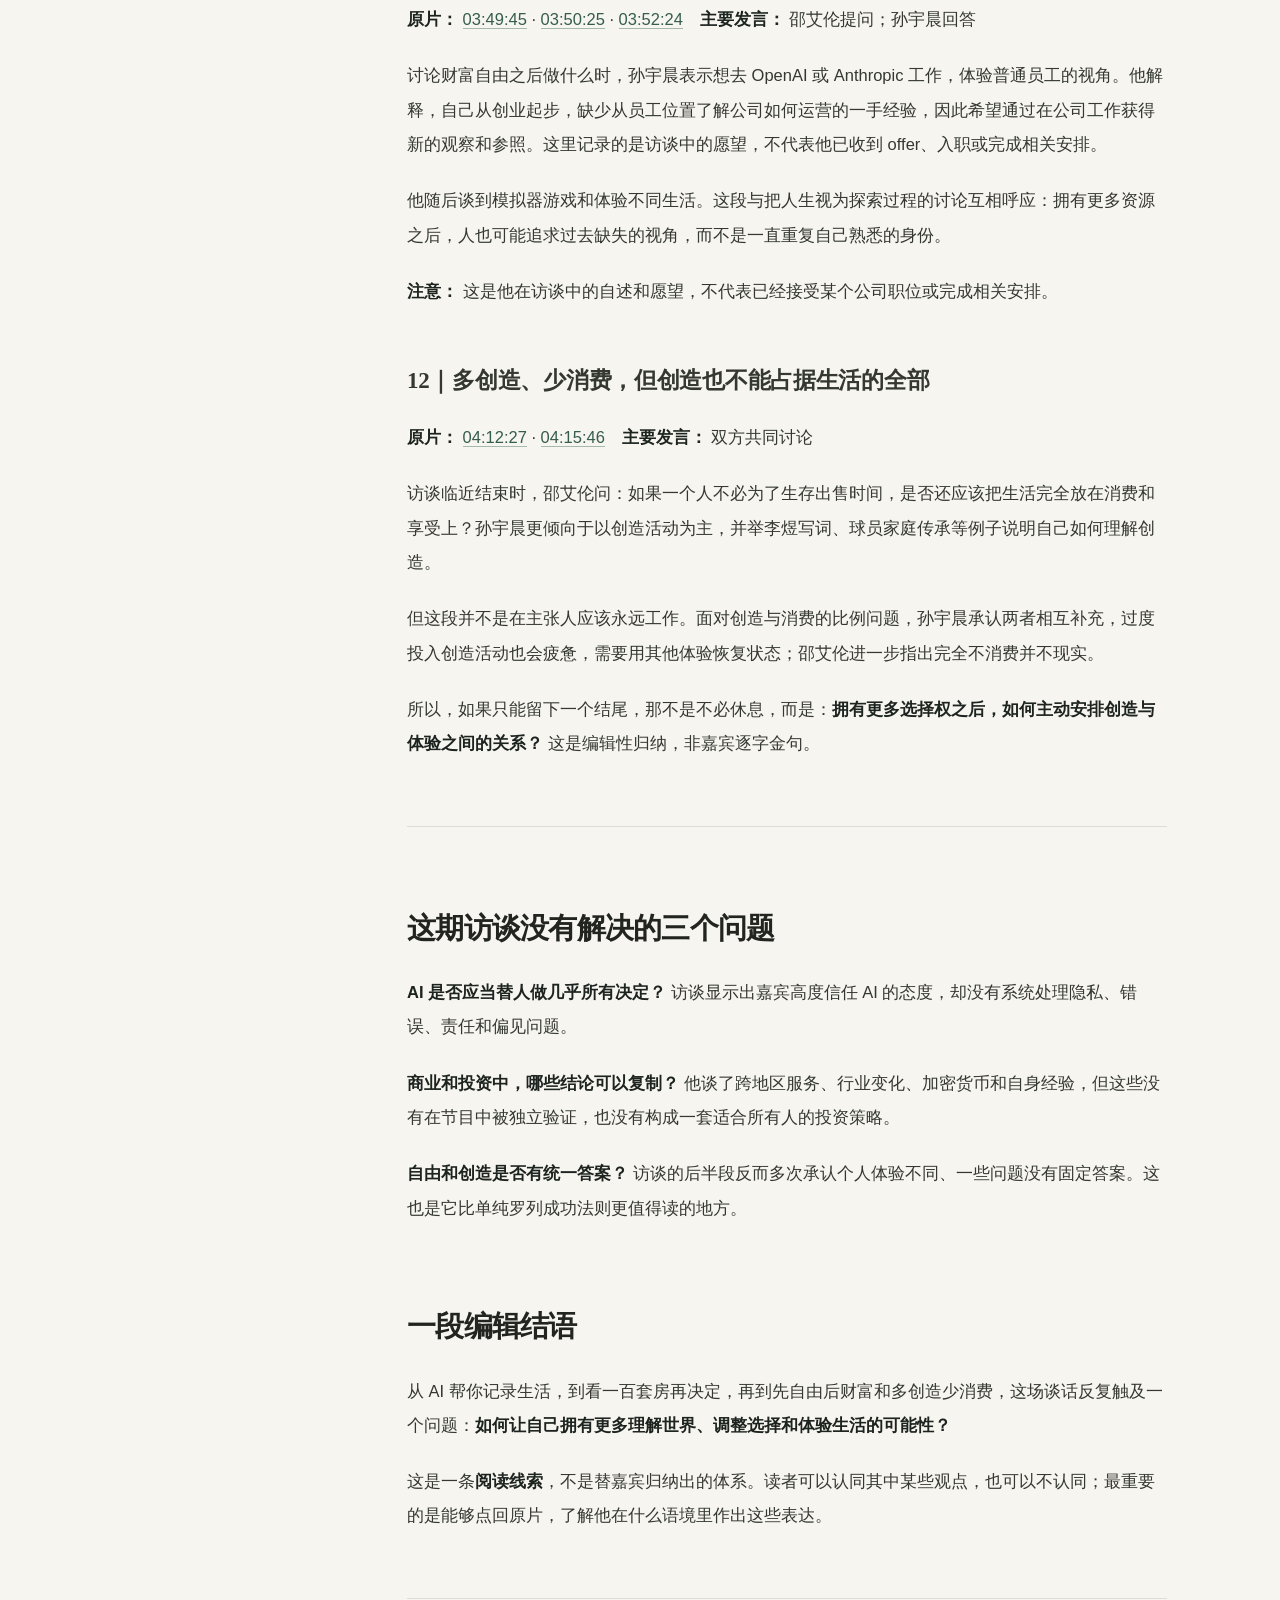
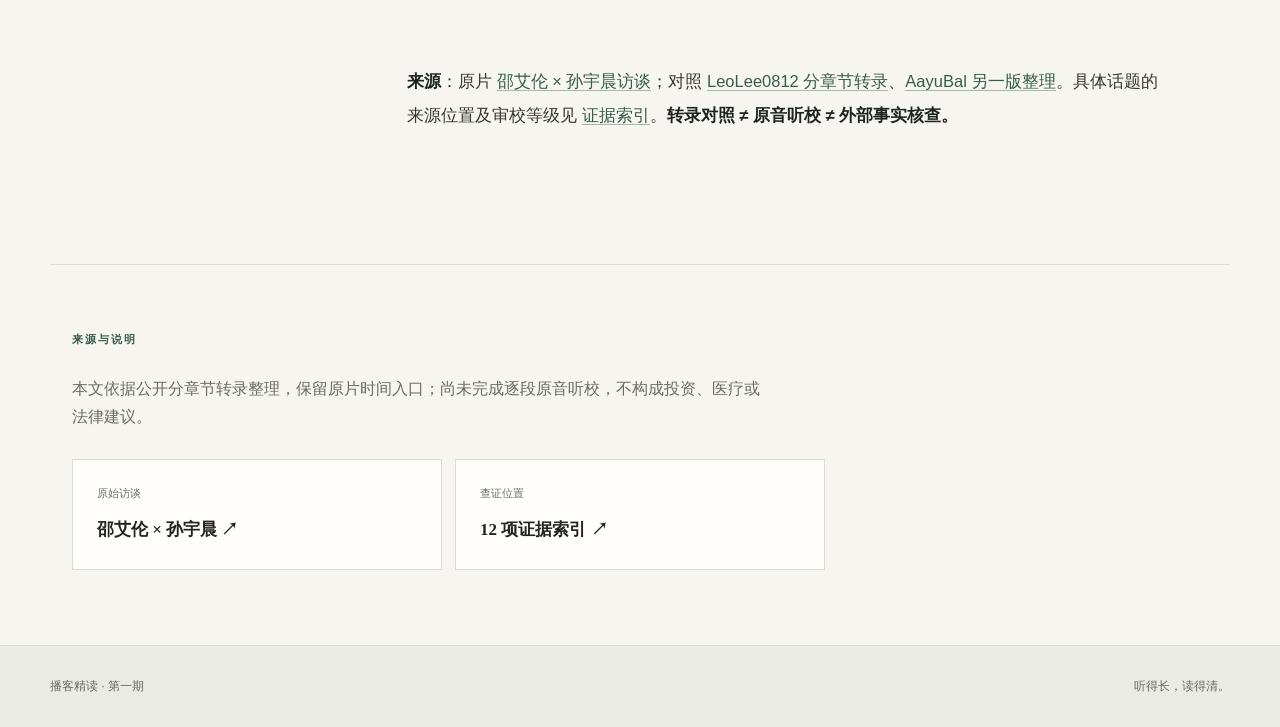
==== commit 3388c445: "Polish first podcast digest for publication Co-authored-by: Copilot <223556219+Copilot@users.noreply" ====
--- a/index.html
+++ b/index.html
@@ -4,19 +4,27 @@
   <meta charset="utf-8">
   <meta name="viewport" content="width=device-width, initial-scale=1">
   <meta name="theme-color" content="#f7f5f0">
-  <meta name="description" content="一份有原文时间戳、有编辑说明、保留观点边界的四小时中文访谈精读：孙宇晨 × 邵艾伦。">
-  <title>孙宇晨 × 邵艾伦｜4 小时访谈精读 · 播客精读计划</title>
+  <meta name="description" content="孙宇晨、邵艾伦访谈精读：围绕 AI、财富自由、商业机会与人生选择，精选12个核心讨论并保留原片时间戳。">
+  <meta name="keywords" content="孙宇晨,邵艾伦,访谈精读,财富自由,AI,人生选择">
+  <meta property="og:title" content="孙宇晨、邵艾伦访谈精读｜AI、财富自由与人生选择">
+  <meta property="og:description" content="4小时22分钟访谈精读，精选12个核心讨论，保留真实案例和原片时间戳。">
+  <meta property="og:type" content="article">
+  <meta property="og:locale" content="zh_CN">
+  <meta name="twitter:card" content="summary">
+  <meta name="twitter:title" content="孙宇晨、邵艾伦访谈精读｜AI、财富自由与人生选择">
+  <meta name="twitter:description" content="4小时22分钟访谈精读，精选12个核心讨论，保留真实案例和原片时间戳。">
+  <title>播客精读｜中文长访谈精读</title>
   <link rel="stylesheet" href="./assets/style.css">
 </head>
 <body>
-<!-- source-sha256:cef5030d88fe4d541938c77f514ff91bfb5ac26dd00a48fcbde9ab0e904756f6 -->
+<!-- source-sha256:f7c3815f684baa8858a1ea3ea2fa1bf44690fe961448bf5589b1ea3d812efd03 -->
 <a class="skip" href="#reading">跳转到正文</a>
 <header class="topbar">
   <div class="topbar-inner">
-    <a class="brand" href="#top" aria-label="播客精读计划首页"><span class="brandmark">·</span> 播客精读计划</a>
+    <a class="brand" href="#top" aria-label="播客精读首页"><span class="brandmark">·</span> 播客精读</a>
     <nav class="topnav" aria-label="页面导航">
       <a href="#reading">阅读正文</a>
-      <a href="#sources">来源说明</a>
+      <a href="./evidence.html">证据索引</a>
       <a class="toplink" href="https://www.youtube.com/watch?v=0Z-vhBvBmUY" target="_blank" rel="noopener noreferrer">原视频 ↗</a>
     </nav>
   </div>
@@ -24,11 +32,10 @@
 <main id="top">
   <section class="hero">
     <div class="hero-text">
-      <p class="eyebrow">THE LONG CONVERSATION · NO. 001</p>
-      <h1>四小时的对话，<br><em>只留下值得思考的部分。</em></h1>
-      <p class="intro">孙宇晨 × 邵艾伦，一场关于 AI、信息、财富与自由的长谈。本期整理为 12 个讨论，保留重要例子、限定条件和原片入口。</p>
+      <p class="eyebrow">播客精读 · 第一期</p>
+      <h1>孙宇晨 × 邵艾伦：<br><em>4 小时访谈里，值得读的 12 个讨论</em></h1>
+      <p class="intro">从 AI 时代的机会与决策，到财富、自由、创造与人生选择，精读本期 12 个核心讨论。</p>
       <div class="meta"><span>4 小时 22 分</span><span>12 个讨论</span><span>5 条阅读主线</span></div>
-      <div class="hero-actions"><a class="primary" href="#reading">开始精读 <span aria-hidden="true">↓</span></a><a class="secondary" href="https://www.youtube.com/watch?v=0Z-vhBvBmUY" target="_blank" rel="noopener noreferrer">观看原片 ↗</a></div>
     </div>
     <aside class="hero-note" aria-label="本期阅读重点">
       <p class="note-kicker">先听三段</p>
@@ -50,7 +57,7 @@
 <a href="#part-5"><span>04</span>财富、技术与变化</a>
 <a href="#part-6"><span>05</span>财富之后，生活还剩什么？</a>
         </nav>
-        <div class="sidebar-extra"><a href="#sources">来源与审校说明 ↘</a></div>
+        <div class="sidebar-extra"><a href="./evidence.html">证据索引 ↘</a></div>
       </div>
     </aside>
     <article class="prose" aria-label="播客精读正文">
@@ -142,16 +149,14 @@
     </article>
   </div>
   <section id="sources" class="sources">
-    <p class="eyebrow">SOURCES & EDITORIAL NOTES</p>
-    <h2>有观点，也有出处。</h2>
-    <p>这不是逐字稿或投资建议，而是独立的编辑性转述。时间戳来自公开转录对照，欢迎按照原音纠错。</p>
+    <p class="eyebrow">来源与说明</p>
+    <p>本文依据公开分章节转录整理，保留原片时间入口；尚未完成逐段原音听校，不构成投资、医疗或法律建议。</p>
     <div class="source-grid">
-      <a href="https://www.youtube.com/watch?v=0Z-vhBvBmUY" target="_blank" rel="noopener noreferrer"><span>01 / 原始访谈</span><strong>邵艾伦 × 孙宇晨 ↗</strong></a>
-      <a href="./evidence.html"><span>02 / 查证位置</span><strong>12 项证据索引 ↗</strong></a>
-      <a href="./review.html"><span>03 / 透明说明</span><strong>审校范围与限制 ↗</strong></a>
+      <a href="https://www.youtube.com/watch?v=0Z-vhBvBmUY" target="_blank" rel="noopener noreferrer"><span>原始访谈</span><strong>邵艾伦 × 孙宇晨 ↗</strong></a>
+      <a href="./evidence.html"><span>查证位置</span><strong>12 项证据索引 ↗</strong></a>
     </div>
   </section>
 </main>
-<footer><span>播客精读计划 · EPISODE 001</span><span>把复杂对话，整理成值得反复阅读的内容。</span></footer>
+<footer><span>播客精读 · 第一期</span><span>听得长，读得清。</span></footer>
 </body>
 </html>
